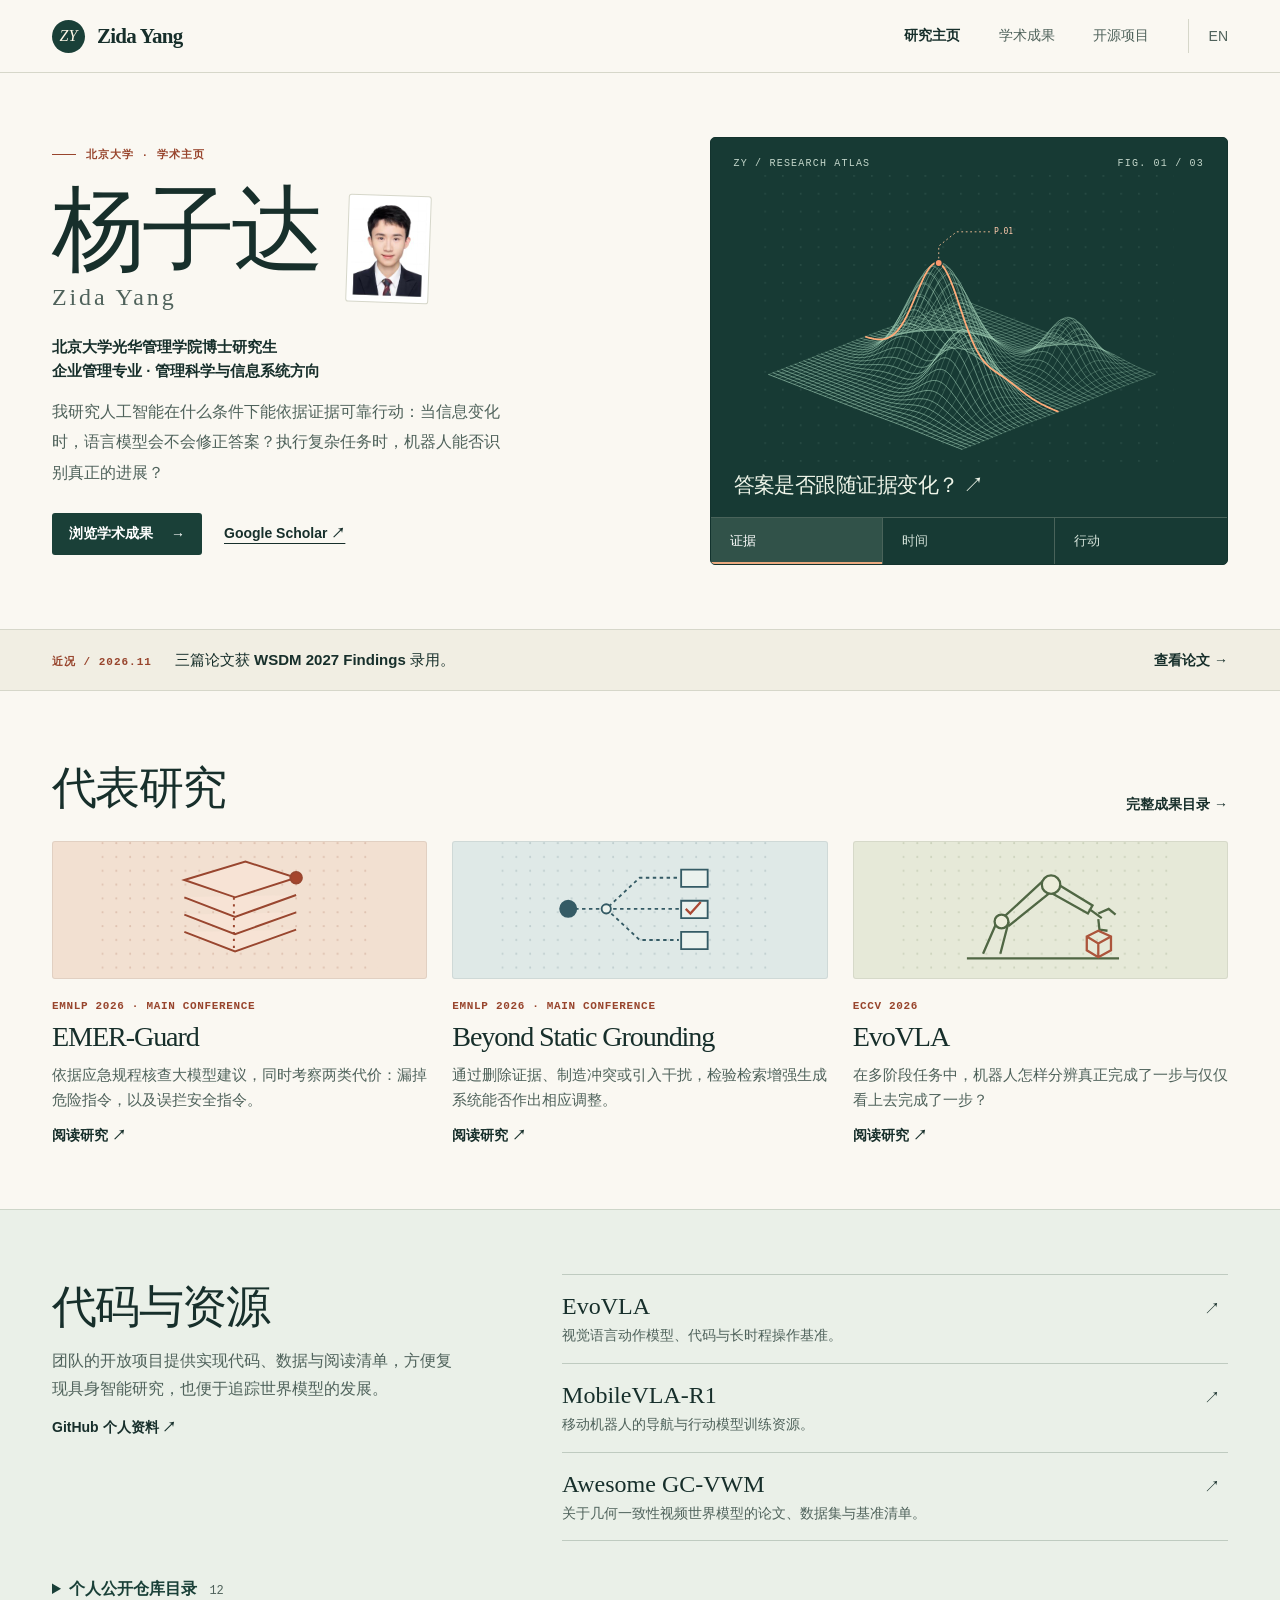
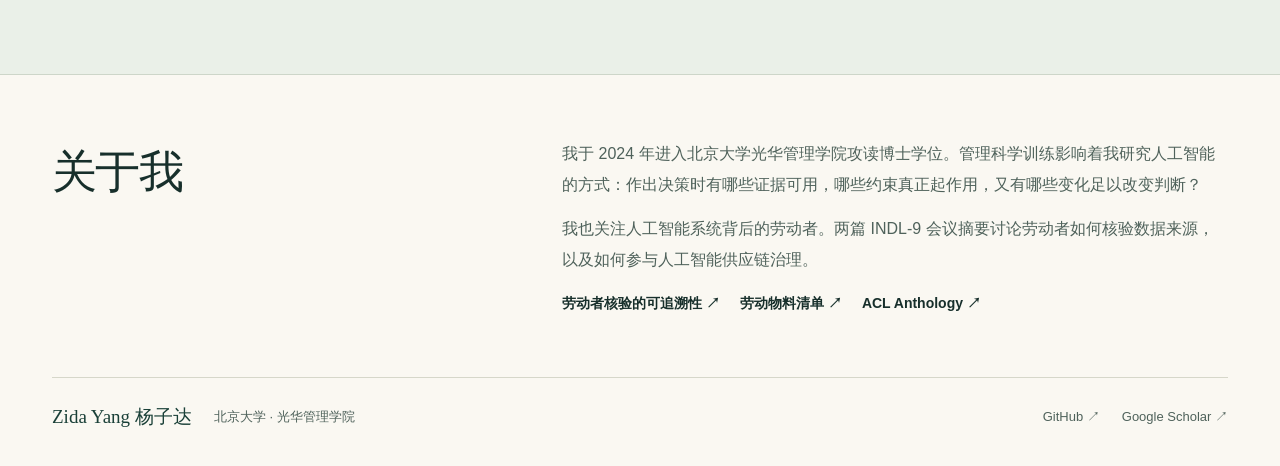
==== zh/index.html @ 6a21ee6f "Publish bilingual academic homepage for Zida Yang" ====
<!doctype html><html lang="zh-CN"><head><meta charset="utf-8"><meta name="viewport" content="width=device-width,initial-scale=1"><meta name="theme-color" content="#183e38"><title>杨子达 · Zida Yang | 北京大学 · 学术主页</title><meta name="description" content="北京大学光华管理学院杨子达的学术主页，收录可信人工智能、信息检索与具身智能研究、开放资源及论文记录。"><meta property="og:title" content="杨子达 · Zida Yang | 北京大学 · 学术主页"><meta property="og:description" content="北京大学光华管理学院杨子达的学术主页，收录可信人工智能、信息检索与具身智能研究、开放资源及论文记录。"><meta property="og:type" content="website"><meta property="og:url" content="https://yzd2002.github.io/zh/"><link rel="canonical" href="https://yzd2002.github.io/zh/"><link rel="alternate" hreflang="en" href="https://yzd2002.github.io/"><link rel="alternate" hreflang="zh-CN" href="https://yzd2002.github.io/zh/"><link rel="icon" type="image/svg+xml" href="../assets/mark.svg"><link rel="stylesheet" href="../assets/site.css"><script src="../assets/site.js" defer></script></head><body><a href="#main" class="skip">跳至正文</a><header class="top"><div class="wrap nav"><a href="/zh/" class="brand"><span class="stamp" aria-hidden="true">ZY</span><b>Zida Yang</b></a><nav aria-label="主导航"><a href="/zh/" class="active">研究主页</a><a href="/zh/publications.html" class="">学术成果</a><a href="/zh/#projects" class="">开源项目</a><a class="lang" href="/" lang="en">EN</a></nav></div></header><main id="main"><section class="hero wrap"><div class="intro"><p class="eyebrow"><i></i>北京大学 · 学术主页</p><div class="identity"><div><h1>杨子达</h1><p class="altname">Zida Yang</p></div><img class="portrait" src="../assets/zida-yang.jpg" width="192" height="256" alt="杨子达肖像"></div><p class="position">北京大学光华管理学院博士研究生<br>企业管理专业 · 管理科学与信息系统方向</p><p class="lead">我研究人工智能在什么条件下能依据证据可靠行动：当信息变化时，语言模型会不会修正答案？执行复杂任务时，机器人能否识别真正的进展？</p><div class="actions"><a href="/zh/publications.html" class="btn">浏览学术成果 <span>→</span></a> <a href="https://scholar.google.com/citations?user=0XE_GW4AAAAJ" class="quietlink">Google Scholar ↗</a></div></div><figure class="atlas"><div class="atlas-bar"><span>ZY / RESEARCH ATLAS</span><span id="plate-number">FIG. 01 / 03</span></div><div class="plate-slide" data-slide="0" ><img width="460" height="329" src="../assets/terrain-1.svg" alt=""><div class="plate-q"><a href="/zh/publications.html#2026.emnlp-main.1494" class="">答案是否跟随证据变化？ ↗</a></div></div><div class="plate-slide" data-slide="1" hidden><img width="460" height="329" src="../assets/terrain-2.svg" alt=""><div class="plate-q"><a href="/zh/publications.html#exact" class="">作出判断时，这条证据已经存在吗？ ↗</a></div></div><div class="plate-slide" data-slide="2" hidden><img width="460" height="329" src="../assets/terrain-3.svg" alt=""><div class="plate-q"><a href="/zh/publications.html#evovla" class="">机器人真的完成了任务吗？ ↗</a></div></div><div class="switches" aria-label="研究主题"><button data-plate="0" aria-pressed="true">证据</button><button data-plate="1" aria-pressed="false">时间</button><button data-plate="2" aria-pressed="false">行动</button></div></figure></section><aside class="latest"><div class="wrap"><span class="eyebrow">近况 / 2026.11</span><p>三篇论文获 <strong>WSDM 2027 Findings</strong> 录用。</p><a href="/zh/publications.html#mechedit" class="textlink">查看论文 →</a></div></aside><section class="wrap section" id="research"><div class="section-head"><div><h2>代表研究</h2></div><a href="/zh/publications.html" class="textlink">完整成果目录 →</a></div><div class="cards"><article class="feature"><a class="cover c0" href="https://aclanthology.org/2026.emnlp-main.1205/" aria-label="EMER-Guard"><svg viewBox="0 0 240 118" aria-hidden="true"><defs><pattern id="dots0" width="12" height="12" patternUnits="userSpaceOnUse"><circle cx="1" cy="1" r="0.9" fill="currentColor" opacity=".20"/></pattern></defs><rect width="240" height="118" fill="url(#dots0)"/><g transform="translate(72 12)" fill="#f7e3d5" stroke="#99462f" stroke-width="1.7"><path d="M0 21L53 5l44 14-53 17zM0 36l44 17 53-19M0 51l44 17 53-19M0 66l44 17 53-19"/><path d="M43 36v48" stroke-dasharray="2 4"/><circle cx="97" cy="19" r="5" fill="#a6452c"/></g></svg></a><div class="ftext"><span class="micro">EMNLP 2026 · Main Conference</span><h3><a href="https://aclanthology.org/2026.emnlp-main.1205/" class="">EMER-Guard</a></h3><p>依据应急规程核查大模型建议，同时考察两类代价：漏掉危险指令，以及误拦安全指令。</p><a href="https://aclanthology.org/2026.emnlp-main.1205/" class="textlink">阅读研究 ↗</a></div></article><article class="feature"><a class="cover c1" href="https://aclanthology.org/2026.emnlp-main.1494/" aria-label="Beyond Static Grounding"><svg viewBox="0 0 240 118" aria-hidden="true"><defs><pattern id="dots1" width="12" height="12" patternUnits="userSpaceOnUse"><circle cx="1" cy="1" r="0.9" fill="currentColor" opacity=".20"/></pattern></defs><rect width="240" height="118" fill="url(#dots1)"/><g transform="translate(58 24)" stroke="#355b65" stroke-width="1.6" fill="none"><path d="M0 34h33l29-27h34M33 34h65M33 34l29 27h34" stroke-dasharray="3 3"/><circle cx="0" cy="34" r="7" fill="#355b65"/><circle cx="33" cy="34" r="4" fill="#edf3ee"/><path d="M98 0h23v15H98zM98 27h23v15H98zM98 54h23v15H98z" fill="#ebf2ee"/><path d="m102 34 4 4 9-10" stroke="#ab4934" stroke-width="2"/></g></svg></a><div class="ftext"><span class="micro">EMNLP 2026 · Main Conference</span><h3><a href="https://aclanthology.org/2026.emnlp-main.1494/" class="">Beyond Static Grounding</a></h3><p>通过删除证据、制造冲突或引入干扰，检验检索增强生成系统能否作出相应调整。</p><a href="https://aclanthology.org/2026.emnlp-main.1494/" class="textlink">阅读研究 ↗</a></div></article><article class="feature"><a class="cover c2" href="https://aigeeksgroup.github.io/EvoVLA/" aria-label="EvoVLA"><svg viewBox="0 0 240 118" aria-hidden="true"><defs><pattern id="dots2" width="12" height="12" patternUnits="userSpaceOnUse"><circle cx="1" cy="1" r="0.9" fill="currentColor" opacity=".20"/></pattern></defs><rect width="240" height="118" fill="url(#dots2)"/><g transform="translate(56 14)" stroke="#506744" stroke-width="2" fill="none"><path d="M0 87h132M14 83l13-30 9 3-7 27M30 53l39-36 8 9-41 33M76 21l33 20-4 7-34-19M106 44l11 8m-3-4 9-4 6 5m-15 4 1 9 7 1"/><circle cx="30" cy="55" r="6" fill="#ecedda"/><circle cx="73" cy="23" r="8" fill="#ecedda"/><path d="M104 68l10-5 11 5v12l-11 6-10-6zm0 0 10 6 11-6m-11 6v12" stroke="#ac553c"/></g></svg></a><div class="ftext"><span class="micro">ECCV 2026</span><h3><a href="https://aigeeksgroup.github.io/EvoVLA/" class="">EvoVLA</a></h3><p>在多阶段任务中，机器人怎样分辨真正完成了一步与仅仅看上去完成了一步？</p><a href="https://aigeeksgroup.github.io/EvoVLA/" class="textlink">阅读研究 ↗</a></div></article></div></section><section class="resource" id="projects"><div class="wrap projectgrid"><div><h2>代码与资源</h2><p>团队的开放项目提供实现代码、数据与阅读清单，方便复现具身智能研究，也便于追踪世界模型的发展。</p><a href="https://github.com/yzd2002" class="textlink">GitHub 个人资料 ↗</a></div><div><a class="project-row" href="https://github.com/AIGeeksGroup/EvoVLA"><span><b>EvoVLA</b><small>视觉语言动作模型、代码与长时程操作基准。</small></span><em>↗</em></a><a class="project-row" href="https://github.com/AIGeeksGroup/MobileVLA-R1"><span><b>MobileVLA-R1</b><small>移动机器人的导航与行动模型训练资源。</small></span><em>↗</em></a><a class="project-row" href="https://github.com/AIGeeksGroup/Awesome-GC-VWM"><span><b>Awesome GC-VWM</b><small>关于几何一致性视频世界模型的论文、数据集与基准清单。</small></span><em>↗</em></a></div></div><div class="wrap"><details class="repos"><summary>个人公开仓库目录 <span>12</span></summary><ul><li><a href="https://github.com/yzd2002/EvoVLA"><b>EvoVLA ↗</b></a><span>合作研究 · 复刻</span><small>视觉语言动作模型合作研究。</small></li><li><a href="https://github.com/yzd2002/MobileVLA-R1"><b>MobileVLA-R1 ↗</b></a><span>合作研究 · 复刻</span><small>面向移动机器人的视觉语言动作模型。</small></li><li><a href="https://github.com/yzd2002/CohortCert"><b>CohortCert ↗</b></a><span>项目仓库</span><small>面向群体决策的共享证据与证明成本研究仓库。</small></li><li><a href="https://github.com/yzd2002/Q-BRIDGE-ICDE2027"><b>Q-BRIDGE-ICDE2027 ↗</b></a><span>项目仓库</span><small>面向观察与随机试验日志的可复用策略证书研究仓库。</small></li><li><a href="https://github.com/yzd2002/ShoppingBench"><b>ShoppingBench ↗</b></a><span>复刻</span><small>ShoppingBench 基准的复刻仓库。</small></li><li><a href="https://github.com/yzd2002/mingxin-brochure-2026"><b>mingxin-brochure-2026 ↗</b></a><span>项目</span><small>使用 TypeScript 实现的招聘宣传手册。</small></li><li><a href="https://github.com/yzd2002/my-novel"><b>my-novel ↗</b></a><span>项目</span><small>创意写作项目。</small></li><li><a href="https://github.com/yzd2002/claw-code"><b>claw-code ↗</b></a><span>复刻</span><small>上游编程智能体项目的复刻仓库。</small></li><li><a href="https://github.com/yzd2002/ceshi"><b>ceshi ↗</b></a><span>项目</span><small>Python 测试仓库。</small></li><li><a href="https://github.com/yzd2002/test-repo"><b>test-repo ↗</b></a><span>项目</span><small>测试仓库。</small></li><li><a href="https://github.com/yzd2002/yzd2002"><b>yzd2002 ↗</b></a><span>个人资料</span><small>GitHub 个人资料与学术主页入口。</small></li><li><a href="https://github.com/yzd2002/yzd2002.github.io"><b>yzd2002.github.io ↗</b></a><span>网站</span><small>本学术主页的源代码。</small></li></ul></details></div></section><section class="wrap section about"><div><h2>关于我</h2></div><div><p>我于 2024 年进入北京大学光华管理学院攻读博士学位。管理科学训练影响着我研究人工智能的方式：作出决策时有哪些证据可用，哪些约束真正起作用，又有哪些变化足以改变判断？</p><p>我也关注人工智能系统背后的劳动者。两篇 INDL-9 会议摘要讨论劳动者如何核验数据来源，以及如何参与人工智能供应链治理。</p><div class="inline"><a href="https://indl-9.sciencesconf.org/736729" class="textlink">劳动者核验的可追溯性 ↗</a><a href="https://indl-9.sciencesconf.org/736739" class="textlink">劳动物料清单 ↗</a><a href="https://aclanthology.org/people/zida-yang/" class="textlink">ACL Anthology ↗</a></div></div></section></main><footer class="wrap"><span>Zida Yang <span lang="zh">杨子达</span></span><span>北京大学 · 光华管理学院</span><a href="https://github.com/yzd2002" class="">GitHub ↗</a> <a href="https://scholar.google.com/citations?user=0XE_GW4AAAAJ" class="">Google Scholar ↗</a></footer></body></html>
---- assets/site.css ----
:root {
  --paper: #faf8f2;
  --ink: #172f2b;
  --forest: #1a4038;
  --muted: #4f625b;
  --rust: #98452d;
  --line: #d6d7ca;
  --serif: Georgia, "Times New Roman", "Songti SC", SimSun, serif;
  --sans: "Segoe UI", "PingFang SC", "Microsoft YaHei", Arial, sans-serif;
  --mono: Consolas, "Lucida Console", monospace;
  color-scheme: light;
  font-family: var(--sans);
  color: var(--ink);
  background: var(--paper);
  -webkit-text-size-adjust: 100%;
}
*, *::before, *::after { box-sizing: border-box; }
body, h1, h2, h3, p, figure { margin: 0; }
a { color: inherit; text-decoration: none; }
a:hover { color: var(--rust); }
a:focus-visible, button:focus-visible, summary:focus-visible, input:focus-visible { outline: 3px solid #c57244; outline-offset: 4px; }
button, input { font: inherit; }
button, summary { cursor: pointer; }
[hidden] { display: none !important; }
.wrap { width: min(1190px, calc(100% - 104px)); margin-inline: auto; }
.skip { position: absolute; z-index: 5; top: -5em; left: 1rem; background: #fff; padding: 12px; }
.skip:focus { top: 8px; }
.top { border-bottom: 1px solid var(--line); }
.nav, .brand, nav, .actions, .inline, .section-head, footer { display: flex; align-items: center; }
.nav { min-height: 72px; justify-content: space-between; gap: 15px; }
.brand { gap: 12px; white-space: nowrap; }
.brand b { font: 600 21px var(--serif); letter-spacing: -.035em; }
.stamp { display: grid; place-items: center; height: 33px; width: 33px; border-radius: 50%; background: var(--forest); color: #fff8e7; font: italic 16px var(--serif); }
nav { gap: clamp(16px,3vw,42px); }
nav a { font-size: 14px; color: var(--muted); padding: 9px 0; }
nav a.active { color: var(--ink); font-weight: 650; }
nav .lang { border-left: 1px solid var(--line); padding-left: 20px; }
.hero { padding-block: clamp(40px,5vw,76px); display: grid; grid-template-columns: 1.12fr 1fr; gap: clamp(36px,6vw,105px); align-items: center; }
.eyebrow, .micro, .atlas-bar, .venue, .meta small, #matches, .cover .micro { font: 600 11px/1.5 var(--mono); letter-spacing: .09em; }
.eyebrow { color: var(--rust); }
.eyebrow i { display: inline-block; width: 24px; height: 1px; background: currentColor; margin: 0 10px 3px 0; }
h1, h2, h3, .plate-q { font-family: var(--serif); font-weight: 400; }
.hero h1 { font-size: clamp(66px,7.3vw,112px); letter-spacing: -.075em; line-height: .98; margin: 20px 0 7px; }
.hero h1 em { color: var(--forest); font-weight: 400; }
.altname { font: 400 24px/1.3 var(--serif); color: var(--muted); letter-spacing: .12em; margin: 0 0 22px; }
.identity { display: flex; align-items: center; gap: clamp(15px,2vw,31px); }
.portrait { width: clamp(68px,6.5vw,93px); height: auto; border: 1px solid var(--line); padding: 3px; background: white; border-radius: 3px; transform: rotate(2deg); }
.position { font-size: clamp(15px,1.16vw,17px); font-weight: 600; line-height: 1.58; }
.lead { max-width: 51ch; margin-top: 14px; color: var(--muted); font-size: 16px; line-height: 1.72; }
.actions { flex-wrap: wrap; gap: 22px; margin-top: 25px; }
.btn { display: inline-flex; gap: 18px; align-items: center; padding: 12px 17px; color: #fff; background: var(--forest); border-radius: 3px; font-size: 14px; font-weight: 600; }
.btn:hover { background: #285a4e; color: white; }
.quietlink, .textlink { font-size: 14px; font-weight: 600; text-underline-offset: 5px; }
.quietlink, .textlink:hover { text-decoration: underline; }
.atlas { background: #173a34; border: 1px solid #13332e; border-radius: 5px; color: #eff5e9; overflow: hidden; }
.atlas-bar { display: flex; justify-content: space-between; gap: 10px; color: #c2d5c9; padding: 18px 23px 0; letter-spacing: .12em; font-weight: 400; font-size: 10px; }
.plate-slide img { display: block; width: calc(100% - 44px); height: auto; aspect-ratio: 460/285; object-fit: contain; margin: 4px auto 0; }
.plate-q { padding: 4px 23px 18px; font-size: clamp(19px,1.65vw,26px); letter-spacing: -.025em; line-height: 1.3; }
.plate-q a:hover { color: #ffd2ac; }
.switches { display: none; grid-template-columns: repeat(3,1fr); border-top: 1px solid #49635a; }
.interactive .switches { display: grid; }
.switches button { text-align: left; display: flex; align-items: center; gap: 9px; min-height: 46px; padding-inline: clamp(9px,1.5vw,22px); background: transparent; color: #d4e2d9; border: 0; border-right: 1px solid #49635a; font-size: 13px; }
.switches button:last-child { border-right: 0; }
.switches button[aria-pressed="true"] { background: #315249; color: white; box-shadow: inset 0 -2px #ebaa80; }
.switches small { font: 10px var(--mono); color: #e9b48f; }
.latest { border-block: 1px solid var(--line); background: #f1eee3; }
.latest .wrap { display: flex; align-items: baseline; gap: 23px; padding-block: 18px; }
.latest p { flex: 1; font-size: 15px; line-height: 1.6; }
.section, .resource { padding-block: clamp(42px,5vw,78px); }
.section-head { justify-content: space-between; gap: 18px; margin-bottom: 27px; align-items: end; }
h2 { font-size: clamp(36px,3.5vw,54px); letter-spacing: -.055em; line-height: 1.14; margin-top: 8px; }
.cards { display: grid; grid-template-columns: repeat(3,minmax(0,1fr)); gap: 25px; }
.cover { display: grid; place-items: center; position: relative; height: 138px; overflow: hidden; border: 1px solid #00000012; border-radius: 3px; }
.cover svg { display: block; height: 100%; width: 100%; }
.cover.c0 { background: #f2e0d1; color: #93462d; }
.cover.c1 { background: #dfe9e7; color: #416470; }
.cover.c2 { background: #e6e9d8; color: #66764d; }
.cover .micro { position: absolute; z-index: 1; left: 12px; top: 9px; font-size: 9px; }
.ftext { padding: 16px 0 0; }
.ftext .micro, .venue { color: var(--rust); text-transform: uppercase; letter-spacing: .06em; }
.ftext h3 { font-size: clamp(25px,2.2vw,33px); letter-spacing: -.04em; line-height: 1.17; margin: 6px 0 8px; }
.ftext p, .projectgrid > div > p:not(.eyebrow), .about p:not(.eyebrow) { font-size: 16px; line-height: 1.72; color: var(--muted); }
.ftext p { font-size: 15px; }
.ftext .textlink { display: inline-block; margin-top: 14px; }
.resource { background: #eaf0e8; border-block: 1px solid #cdd6c9; }
.projectgrid, .about { display: grid; grid-template-columns: .85fr 1.4fr; gap: 9%; }
.projectgrid h2 { margin-bottom: 14px; }
.projectgrid > div > .textlink { display: inline-block; margin-top: 17px; }
.project-row { display: grid; grid-template-columns: 1fr 24px; gap: 10px; border-top: 1px solid #bfcbc0; padding: 16px 0; align-items: baseline; }
.project-row:last-child { border-bottom: 1px solid #bfcbc0; }
.project-row b { font: 400 24px/1.25 var(--serif); }
.project-row small { display: block; margin-top: 4px; font-size: 14px; line-height: 1.55; color: var(--muted); }
.project-row em { font-style: normal; }
.project-row .micro { color: var(--rust); }
.repos { margin-top: 28px; }
.repos summary { font-weight: 600; color: var(--forest); width: fit-content; padding: 10px 0; }
.repos summary span { font: 12px var(--mono); color: var(--muted); margin-left: 8px; }
.repos ul { display: grid; grid-template-columns: repeat(3,1fr); gap: 14px 24px; list-style: none; padding: 15px 0 0; }
.repos li { border-top: 1px solid #c3cfc3; padding-top: 11px; overflow-wrap: anywhere; }
.repos li span, .repos li small { display: block; color: var(--muted); font-size: 13px; line-height: 1.5; }
.repos li span { margin: 5px 0; }
.about p + p { margin-top: 14px; }
.inline { flex-wrap: wrap; gap: 10px 20px; }
.about .inline { margin-top: 20px; }
footer { flex-wrap: wrap; border-top: 1px solid var(--line); gap: 10px 22px; padding-block: 26px 36px; font-size: 13px; color: var(--muted); }
footer > span:first-child { color: var(--forest); font: 19px var(--serif); }
footer > span:nth-child(2) { margin-right: auto; }
.lib-hero { background: #eaf0e8; border-bottom: 1px solid var(--line); }
.lib-hero .wrap { padding-block: 40px 33px; }
.lib-hero h1 { font-size: clamp(46px,5.6vw,88px); letter-spacing: -.065em; margin: 7px 0 10px; }
.lib-hero p:not(.eyebrow) { color: var(--muted); font-size: 16px; line-height: 1.6; margin-bottom: 16px; }
.lib-hero .textlink + .textlink { margin-left: 18px; }
.catalogue { padding-block: 32px 60px; }
.filters { display: flex; flex-wrap: wrap; align-items: center; gap: 14px 23px; }
.search { display: flex; align-items: center; gap: 8px; max-width: 100%; border: 1px solid #aab9af; border-radius: 3px; padding-left: 12px; background: #fffef9; }
.search span { font: 25px var(--serif); }
.search input { color: var(--ink); border: 0; background: transparent; padding: 10px 6px; width: 235px; max-width: 100%; }
.pills { display: flex; flex-wrap: wrap; gap: 6px; }
.pills button { background: transparent; border: 1px solid var(--line); border-radius: 20px; color: var(--forest); padding: 7px 12px; font-size: 13px; }
.pills button[aria-pressed="true"] { background: var(--forest); border-color: var(--forest); color: white; }
#matches { margin: 20px 0 7px; color: var(--muted); }
.paper { display: grid; grid-template-columns: 120px 1fr; gap: 30px; padding: 24px 0; border-top: 1px solid var(--line); scroll-margin-top: 15px; }
.paper:target { border-top-color: var(--rust); }
.meta span, .meta small { display: block; }
.meta span { font: 29px/1.25 var(--serif); color: var(--forest); }
.meta small { color: var(--muted); margin-top: 4px; }
.record { max-width: 910px; }
.record h3 { font-size: clamp(22px,2vw,31px); line-height: 1.22; letter-spacing: -.028em; margin: 6px 0 9px; }
.by, .note { font-size: 15px; line-height: 1.65; color: var(--muted); }
.by strong { color: var(--ink); }
.role { display: inline-block; margin-top: 5px; color: var(--rust); }
.note { margin-top: 7px; }
.record .inline:not(:empty) { margin-top: 11px; }
#empty { padding: 34px 0; }
:lang(zh-CN) h1, :lang(zh-CN) h2 { letter-spacing: -.035em; }
html[lang="zh-CN"] .lead, html[lang="zh-CN"] .about p:not(.eyebrow) { line-height: 1.9; }
@media (max-width: 900px) {
  .wrap { width: calc(100% - 64px); }
  .hero { gap: 28px; grid-template-columns: 1.08fr 1fr; }
  .hero h1 { font-size: clamp(60px,8.5vw,78px); }
  .cards { gap: 18px; }
  .paper { grid-template-columns: 95px 1fr; gap: 18px; }
}
@media (max-width: 700px) {
  .wrap { width: calc(100% - 38px); }
  .nav { min-height: 62px; gap: 6px; }
  nav { gap: 13px; }
  nav a { font-size: 12px; }
  nav .lang { padding-left: 10px; }
  .brand { gap: 7px; }
  .brand b { font-size: 17px; }
  .stamp { width: 27px; height: 27px; font-size: 13px; }
  .hero { grid-template-columns: 1fr; gap: 29px; padding-block: 34px; }
  .hero h1 { font-size: clamp(68px,14vw,88px); }
  .altname { font-size: 20px; margin-bottom: 17px; }
  .lead { margin-top: 11px; }
  .plate-slide img { height: clamp(175px,42vw,245px); }
  .latest .wrap { flex-wrap: wrap; gap: 4px 12px; padding-block: 13px; }
  .latest p { flex: 1 1 100%; }
  .section-head { align-items: start; }
  .section-head > .textlink { align-self: end; font-size: 12px; padding-bottom: 3px; }
  .cards, .projectgrid, .about { grid-template-columns: 1fr; gap: 28px; }
  .cover { height: 145px; }
  .ftext { padding-top: 12px; }
  .repos ul { grid-template-columns: repeat(2,minmax(0,1fr)); }
  .paper { gap: 9px; grid-template-columns: 1fr; }
  .meta { display: flex; align-items: baseline; gap: 9px; }
  .meta span { font-size: 19px; }
  .search { width: 100%; }
  .search input { width: 100%; }
  footer > span:nth-child(2) { flex-basis: 100%; }
}
@media (max-width: 385px) {
  .wrap { width: calc(100% - 28px); }
  .brand b { display: none; }
  .repos ul { grid-template-columns: 1fr; }
  .atlas-bar { padding-inline: 15px; }
  .actions { gap: 12px; }
}
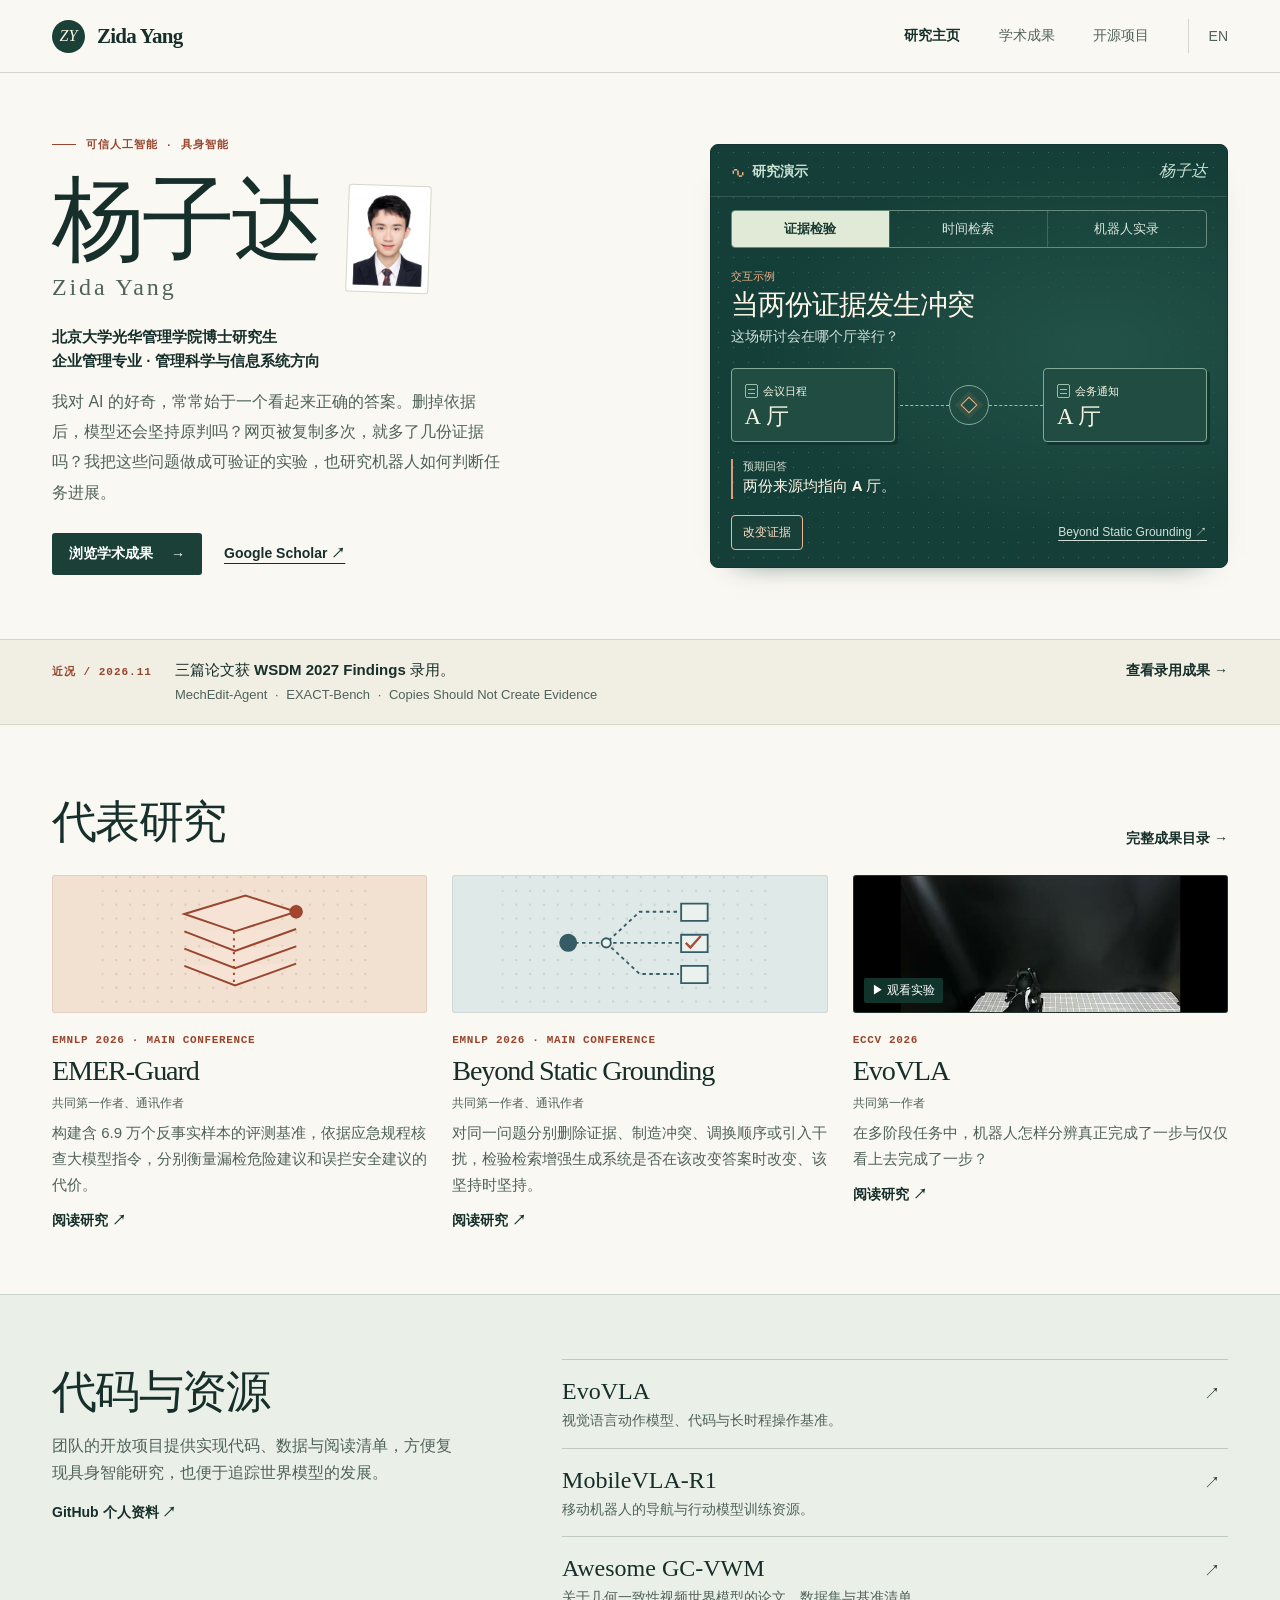
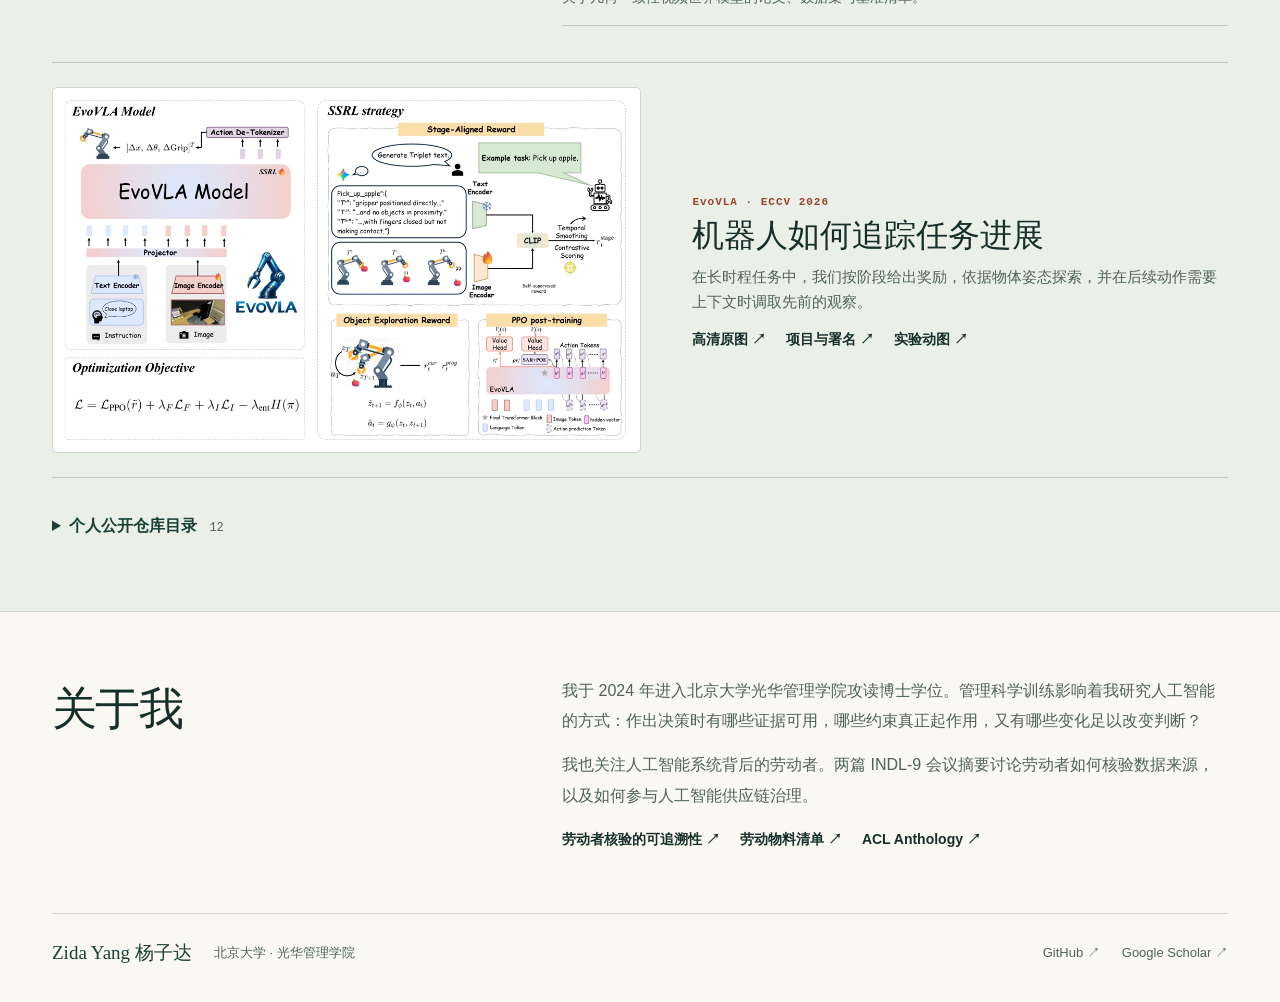
==== commit 50636428: "Show AI research through interactive examples, primary figures, and robot footage" ====
--- a/zh/index.html
+++ b/zh/index.html
@@ -1 +1,22 @@
-<!doctype html><html lang="zh-CN"><head><meta charset="utf-8"><meta name="viewport" content="width=device-width,initial-scale=1"><meta name="theme-color" content="#183e38"><title>杨子达 · Zida Yang | 北京大学 · 学术主页</title><meta name="description" content="北京大学光华管理学院杨子达的学术主页，收录可信人工智能、信息检索与具身智能研究、开放资源及论文记录。"><meta property="og:title" content="杨子达 · Zida Yang | 北京大学 · 学术主页"><meta property="og:description" content="北京大学光华管理学院杨子达的学术主页，收录可信人工智能、信息检索与具身智能研究、开放资源及论文记录。"><meta property="og:type" content="website"><meta property="og:url" content="https://yzd2002.github.io/zh/"><link rel="canonical" href="https://yzd2002.github.io/zh/"><link rel="alternate" hreflang="en" href="https://yzd2002.github.io/"><link rel="alternate" hreflang="zh-CN" href="https://yzd2002.github.io/zh/"><link rel="icon" type="image/svg+xml" href="../assets/mark.svg"><link rel="stylesheet" href="../assets/site.css"><script src="../assets/site.js" defer></script></head><body><a href="#main" class="skip">跳至正文</a><header class="top"><div class="wrap nav"><a href="/zh/" class="brand"><span class="stamp" aria-hidden="true">ZY</span><b>Zida Yang</b></a><nav aria-label="主导航"><a href="/zh/" class="active">研究主页</a><a href="/zh/publications.html" class="">学术成果</a><a href="/zh/#projects" class="">开源项目</a><a class="lang" href="/" lang="en">EN</a></nav></div></header><main id="main"><section class="hero wrap"><div class="intro"><p class="eyebrow"><i></i>北京大学 · 学术主页</p><div class="identity"><div><h1>杨子达</h1><p class="altname">Zida Yang</p></div><img class="portrait" src="../assets/zida-yang.jpg" width="192" height="256" alt="杨子达肖像"></div><p class="position">北京大学光华管理学院博士研究生<br>企业管理专业 · 管理科学与信息系统方向</p><p class="lead">我研究人工智能在什么条件下能依据证据可靠行动：当信息变化时，语言模型会不会修正答案？执行复杂任务时，机器人能否识别真正的进展？</p><div class="actions"><a href="/zh/publications.html" class="btn">浏览学术成果 <span>→</span></a> <a href="https://scholar.google.com/citations?user=0XE_GW4AAAAJ" class="quietlink">Google Scholar ↗</a></div></div><figure class="atlas"><div class="atlas-bar"><span>ZY / RESEARCH ATLAS</span><span id="plate-number">FIG. 01 / 03</span></div><div class="plate-slide" data-slide="0" ><img width="460" height="329" src="../assets/terrain-1.svg" alt=""><div class="plate-q"><a href="/zh/publications.html#2026.emnlp-main.1494" class="">答案是否跟随证据变化？ ↗</a></div></div><div class="plate-slide" data-slide="1" hidden><img width="460" height="329" src="../assets/terrain-2.svg" alt=""><div class="plate-q"><a href="/zh/publications.html#exact" class="">作出判断时，这条证据已经存在吗？ ↗</a></div></div><div class="plate-slide" data-slide="2" hidden><img width="460" height="329" src="../assets/terrain-3.svg" alt=""><div class="plate-q"><a href="/zh/publications.html#evovla" class="">机器人真的完成了任务吗？ ↗</a></div></div><div class="switches" aria-label="研究主题"><button data-plate="0" aria-pressed="true">证据</button><button data-plate="1" aria-pressed="false">时间</button><button data-plate="2" aria-pressed="false">行动</button></div></figure></section><aside class="latest"><div class="wrap"><span class="eyebrow">近况 / 2026.11</span><p>三篇论文获 <strong>WSDM 2027 Findings</strong> 录用。</p><a href="/zh/publications.html#mechedit" class="textlink">查看论文 →</a></div></aside><section class="wrap section" id="research"><div class="section-head"><div><h2>代表研究</h2></div><a href="/zh/publications.html" class="textlink">完整成果目录 →</a></div><div class="cards"><article class="feature"><a class="cover c0" href="https://aclanthology.org/2026.emnlp-main.1205/" aria-label="EMER-Guard"><svg viewBox="0 0 240 118" aria-hidden="true"><defs><pattern id="dots0" width="12" height="12" patternUnits="userSpaceOnUse"><circle cx="1" cy="1" r="0.9" fill="currentColor" opacity=".20"/></pattern></defs><rect width="240" height="118" fill="url(#dots0)"/><g transform="translate(72 12)" fill="#f7e3d5" stroke="#99462f" stroke-width="1.7"><path d="M0 21L53 5l44 14-53 17zM0 36l44 17 53-19M0 51l44 17 53-19M0 66l44 17 53-19"/><path d="M43 36v48" stroke-dasharray="2 4"/><circle cx="97" cy="19" r="5" fill="#a6452c"/></g></svg></a><div class="ftext"><span class="micro">EMNLP 2026 · Main Conference</span><h3><a href="https://aclanthology.org/2026.emnlp-main.1205/" class="">EMER-Guard</a></h3><p>依据应急规程核查大模型建议，同时考察两类代价：漏掉危险指令，以及误拦安全指令。</p><a href="https://aclanthology.org/2026.emnlp-main.1205/" class="textlink">阅读研究 ↗</a></div></article><article class="feature"><a class="cover c1" href="https://aclanthology.org/2026.emnlp-main.1494/" aria-label="Beyond Static Grounding"><svg viewBox="0 0 240 118" aria-hidden="true"><defs><pattern id="dots1" width="12" height="12" patternUnits="userSpaceOnUse"><circle cx="1" cy="1" r="0.9" fill="currentColor" opacity=".20"/></pattern></defs><rect width="240" height="118" fill="url(#dots1)"/><g transform="translate(58 24)" stroke="#355b65" stroke-width="1.6" fill="none"><path d="M0 34h33l29-27h34M33 34h65M33 34l29 27h34" stroke-dasharray="3 3"/><circle cx="0" cy="34" r="7" fill="#355b65"/><circle cx="33" cy="34" r="4" fill="#edf3ee"/><path d="M98 0h23v15H98zM98 27h23v15H98zM98 54h23v15H98z" fill="#ebf2ee"/><path d="m102 34 4 4 9-10" stroke="#ab4934" stroke-width="2"/></g></svg></a><div class="ftext"><span class="micro">EMNLP 2026 · Main Conference</span><h3><a href="https://aclanthology.org/2026.emnlp-main.1494/" class="">Beyond Static Grounding</a></h3><p>通过删除证据、制造冲突或引入干扰，检验检索增强生成系统能否作出相应调整。</p><a href="https://aclanthology.org/2026.emnlp-main.1494/" class="textlink">阅读研究 ↗</a></div></article><article class="feature"><a class="cover c2" href="https://aigeeksgroup.github.io/EvoVLA/" aria-label="EvoVLA"><svg viewBox="0 0 240 118" aria-hidden="true"><defs><pattern id="dots2" width="12" height="12" patternUnits="userSpaceOnUse"><circle cx="1" cy="1" r="0.9" fill="currentColor" opacity=".20"/></pattern></defs><rect width="240" height="118" fill="url(#dots2)"/><g transform="translate(56 14)" stroke="#506744" stroke-width="2" fill="none"><path d="M0 87h132M14 83l13-30 9 3-7 27M30 53l39-36 8 9-41 33M76 21l33 20-4 7-34-19M106 44l11 8m-3-4 9-4 6 5m-15 4 1 9 7 1"/><circle cx="30" cy="55" r="6" fill="#ecedda"/><circle cx="73" cy="23" r="8" fill="#ecedda"/><path d="M104 68l10-5 11 5v12l-11 6-10-6zm0 0 10 6 11-6m-11 6v12" stroke="#ac553c"/></g></svg></a><div class="ftext"><span class="micro">ECCV 2026</span><h3><a href="https://aigeeksgroup.github.io/EvoVLA/" class="">EvoVLA</a></h3><p>在多阶段任务中，机器人怎样分辨真正完成了一步与仅仅看上去完成了一步？</p><a href="https://aigeeksgroup.github.io/EvoVLA/" class="textlink">阅读研究 ↗</a></div></article></div></section><section class="resource" id="projects"><div class="wrap projectgrid"><div><h2>代码与资源</h2><p>团队的开放项目提供实现代码、数据与阅读清单，方便复现具身智能研究，也便于追踪世界模型的发展。</p><a href="https://github.com/yzd2002" class="textlink">GitHub 个人资料 ↗</a></div><div><a class="project-row" href="https://github.com/AIGeeksGroup/EvoVLA"><span><b>EvoVLA</b><small>视觉语言动作模型、代码与长时程操作基准。</small></span><em>↗</em></a><a class="project-row" href="https://github.com/AIGeeksGroup/MobileVLA-R1"><span><b>MobileVLA-R1</b><small>移动机器人的导航与行动模型训练资源。</small></span><em>↗</em></a><a class="project-row" href="https://github.com/AIGeeksGroup/Awesome-GC-VWM"><span><b>Awesome GC-VWM</b><small>关于几何一致性视频世界模型的论文、数据集与基准清单。</small></span><em>↗</em></a></div></div><div class="wrap"><details class="repos"><summary>个人公开仓库目录 <span>12</span></summary><ul><li><a href="https://github.com/yzd2002/EvoVLA"><b>EvoVLA ↗</b></a><span>合作研究 · 复刻</span><small>视觉语言动作模型合作研究。</small></li><li><a href="https://github.com/yzd2002/MobileVLA-R1"><b>MobileVLA-R1 ↗</b></a><span>合作研究 · 复刻</span><small>面向移动机器人的视觉语言动作模型。</small></li><li><a href="https://github.com/yzd2002/CohortCert"><b>CohortCert ↗</b></a><span>项目仓库</span><small>面向群体决策的共享证据与证明成本研究仓库。</small></li><li><a href="https://github.com/yzd2002/Q-BRIDGE-ICDE2027"><b>Q-BRIDGE-ICDE2027 ↗</b></a><span>项目仓库</span><small>面向观察与随机试验日志的可复用策略证书研究仓库。</small></li><li><a href="https://github.com/yzd2002/ShoppingBench"><b>ShoppingBench ↗</b></a><span>复刻</span><small>ShoppingBench 基准的复刻仓库。</small></li><li><a href="https://github.com/yzd2002/mingxin-brochure-2026"><b>mingxin-brochure-2026 ↗</b></a><span>项目</span><small>使用 TypeScript 实现的招聘宣传手册。</small></li><li><a href="https://github.com/yzd2002/my-novel"><b>my-novel ↗</b></a><span>项目</span><small>创意写作项目。</small></li><li><a href="https://github.com/yzd2002/claw-code"><b>claw-code ↗</b></a><span>复刻</span><small>上游编程智能体项目的复刻仓库。</small></li><li><a href="https://github.com/yzd2002/ceshi"><b>ceshi ↗</b></a><span>项目</span><small>Python 测试仓库。</small></li><li><a href="https://github.com/yzd2002/test-repo"><b>test-repo ↗</b></a><span>项目</span><small>测试仓库。</small></li><li><a href="https://github.com/yzd2002/yzd2002"><b>yzd2002 ↗</b></a><span>个人资料</span><small>GitHub 个人资料与学术主页入口。</small></li><li><a href="https://github.com/yzd2002/yzd2002.github.io"><b>yzd2002.github.io ↗</b></a><span>网站</span><small>本学术主页的源代码。</small></li></ul></details></div></section><section class="wrap section about"><div><h2>关于我</h2></div><div><p>我于 2024 年进入北京大学光华管理学院攻读博士学位。管理科学训练影响着我研究人工智能的方式：作出决策时有哪些证据可用，哪些约束真正起作用，又有哪些变化足以改变判断？</p><p>我也关注人工智能系统背后的劳动者。两篇 INDL-9 会议摘要讨论劳动者如何核验数据来源，以及如何参与人工智能供应链治理。</p><div class="inline"><a href="https://indl-9.sciencesconf.org/736729" class="textlink">劳动者核验的可追溯性 ↗</a><a href="https://indl-9.sciencesconf.org/736739" class="textlink">劳动物料清单 ↗</a><a href="https://aclanthology.org/people/zida-yang/" class="textlink">ACL Anthology ↗</a></div></div></section></main><footer class="wrap"><span>Zida Yang <span lang="zh">杨子达</span></span><span>北京大学 · 光华管理学院</span><a href="https://github.com/yzd2002" class="">GitHub ↗</a> <a href="https://scholar.google.com/citations?user=0XE_GW4AAAAJ" class="">Google Scholar ↗</a></footer></body></html>+<!doctype html><html lang="zh-CN"><head><meta charset="utf-8"><meta name="viewport" content="width=device-width,initial-scale=1"><meta name="theme-color" content="#183e38"><title>杨子达 · Zida Yang | 北京大学 · 学术主页</title><meta name="description" content="北京大学光华管理学院杨子达的学术主页，收录可信人工智能、信息检索与具身智能研究、开放资源及论文记录。"><meta property="og:title" content="杨子达 · Zida Yang | 北京大学 · 学术主页"><meta property="og:description" content="北京大学光华管理学院杨子达的学术主页，收录可信人工智能、信息检索与具身智能研究、开放资源及论文记录。"><meta property="og:type" content="website"><meta property="og:url" content="https://yzd2002.github.io/zh/"><link rel="canonical" href="https://yzd2002.github.io/zh/"><link rel="alternate" hreflang="en" href="https://yzd2002.github.io/"><link rel="alternate" hreflang="zh-CN" href="https://yzd2002.github.io/zh/"><link rel="icon" type="image/svg+xml" href="../assets/mark.svg"><link rel="stylesheet" href="../assets/site.css"><link rel="stylesheet" href="../assets/lab.css"><script src="../assets/site.js" defer></script></head><body><a href="#main" class="skip">跳至正文</a><header class="top"><div class="wrap nav"><a href="/zh/" class="brand"><span class="stamp" aria-hidden="true">ZY</span><b>Zida Yang</b></a><nav aria-label="主导航"><a href="/zh/" class="active">研究主页</a><a href="/zh/publications.html" class="">学术成果</a><a href="/zh/#projects" class="">开源项目</a><a class="lang" href="/" lang="en">EN</a></nav></div></header><main id="main"><section class="hero wrap"><div class="intro"><p class="eyebrow"><i></i>可信人工智能 · 具身智能</p><div class="identity"><div><h1>杨子达</h1><p class="altname">Zida Yang</p></div><img class="portrait" src="../assets/zida-yang.jpg" width="192" height="256" alt="杨子达肖像"></div><p class="position">北京大学光华管理学院博士研究生<br>企业管理专业 · 管理科学与信息系统方向</p><p class="lead">我对 AI 的好奇，常常始于一个看起来正确的答案。删掉依据后，模型还会坚持原判吗？网页被复制多次，就多了几份证据吗？我把这些问题做成可验证的实验，也研究机器人如何判断任务进展。</p><div class="actions"><a href="/zh/publications.html" class="btn">浏览学术成果 <span>→</span></a> <a href="https://scholar.google.com/citations?user=0XE_GW4AAAAJ" class="quietlink">Google Scholar ↗</a></div></div><div class="atlas lab" id="robot-demo"><div class="lab-head"><span class="lab-symbol" aria-hidden="true">∿</span><b>研究演示</b><span>杨子达</span></div>
+        <div class="switches" aria-label="选择研究演示"><button type="button" data-plate="0" aria-controls="experiment-0" aria-pressed="true">证据检验</button><button type="button" data-plate="1" aria-controls="experiment-1" aria-pressed="false">时间检索</button><button type="button" data-plate="2" aria-controls="experiment-2" aria-pressed="false">机器人实录</button></div>
+        <section class="study" id="experiment-0" data-slide="0" data-state="initial"
+            data-initial="A 厅" data-alternate="B 厅"
+            data-claim-a="两份来源均指向 A 厅。" data-claim-b="两份来源给出的地点不同，需要核实。" data-toggle="改变证据" data-restore="还原来源">
+            <div class="study-title"><span>交互示例</span><h2>当两份证据发生冲突</h2><p>这场研讨会在哪个厅举行？</p></div>
+            <div class="evidence-flow" aria-hidden="true"><div class="input-doc"><i aria-hidden="true"></i><small>会议日程</small><strong>A 厅</strong></div><span class="wire"></span><span class="node"><i></i></span><span class="wire right"></span><div class="input-doc" data-changing><i aria-hidden="true"></i><small>会务通知</small><strong>A 厅</strong></div></div><div class="readout" aria-live="polite"><span>预期回答</span><b>两份来源均指向 A 厅。</b></div>
+            <div class="study-actions"><button type="button" data-change>改变证据</button><a href="https://aclanthology.org/2026.emnlp-main.1494/">Beyond Static Grounding ↗</a></div>
+            </section><section class="study" id="experiment-1" data-slide="1" data-state="initial" hidden
+            data-initial="周一" data-alternate="周二"
+            data-claim-a="仅能查阅原始日程。" data-claim-b="此时已可查阅修订版。" data-toggle="将决策移至周二" data-restore="将决策移回周一">
+            <div class="study-title"><span>交互示例</span><h2>当时能知道什么？</h2><p>周一发布的日程在周二修订。改变决策日期，观察当时能使用哪一版。</p></div>
+            <div class="evidence-flow" aria-hidden="true"><div class="input-doc"><i aria-hidden="true"></i><small>修订发布于</small><strong>周二</strong></div><span class="wire"></span><span class="node"><i></i></span><span class="wire right"></span><div class="input-doc" data-changing><i aria-hidden="true"></i><small>作出决策于</small><strong>周一</strong></div></div><div class="readout" aria-live="polite"><span>当时可用的证据</span><b>仅能查阅原始日程。</b></div>
+            <div class="study-actions"><button type="button" data-change>将决策移至周二</button><a href="/zh/publications.html#exact">EXACT-Bench ↗</a></div>
+            </section><section class="study film" id="experiment-2" data-slide="2" hidden>
+        <div class="study-title"><span>ECCV 2026 · EvoVLA</span><h2>真实环境中的积木堆叠</h2></div>
+        <video controls playsinline muted preload="none" poster="../assets/evovla-stacking.jpg" aria-label="真实机械臂堆叠积木">
+        <source src="../assets/evovla-stacking.mp4" type="video/mp4"></video>
+        <div class="film-caption"><span>EvoVLA 团队实录 · 3 倍速</span><a href="https://aigeeksgroup.github.io/EvoVLA/">完整实验 ↗</a></div></section><noscript><a class="fallback-film" href="https://aigeeksgroup.github.io/EvoVLA/">观看 EvoVLA 实验视频 ↗</a></noscript></div></section><aside class="latest"><div class="wrap"><span class="eyebrow">近况 / 2026.11</span><p>三篇论文获 <strong>WSDM 2027 Findings</strong> 录用。<span class="accepted-papers"><a href="/zh/publications.html#mechedit" class="">MechEdit-Agent</a> <span aria-hidden="true">·</span> <a href="/zh/publications.html#exact" class="">EXACT-Bench</a> <span aria-hidden="true">·</span> <a href="/zh/publications.html#copies" class="">Copies Should Not Create Evidence</a></span></p><a href="/zh/publications.html?type=accepted" class="textlink">查看录用成果 →</a></div></aside><section class="wrap section" id="research"><div class="section-head"><div><h2>代表研究</h2></div><a href="/zh/publications.html" class="textlink">完整成果目录 →</a></div><div class="cards"><article class="feature"><a class="cover c0" href="https://aclanthology.org/2026.emnlp-main.1205/" aria-label="EMER-Guard"><svg viewBox="0 0 240 118" aria-hidden="true"><defs><pattern id="dots0" width="12" height="12" patternUnits="userSpaceOnUse"><circle cx="1" cy="1" r="0.9" fill="currentColor" opacity=".20"/></pattern></defs><rect width="240" height="118" fill="url(#dots0)"/><g transform="translate(72 12)" fill="#f7e3d5" stroke="#99462f" stroke-width="1.7"><path d="M0 21L53 5l44 14-53 17zM0 36l44 17 53-19M0 51l44 17 53-19M0 66l44 17 53-19"/><path d="M43 36v48" stroke-dasharray="2 4"/><circle cx="97" cy="19" r="5" fill="#a6452c"/></g></svg></a><div class="ftext"><span class="micro">EMNLP 2026 · Main Conference</span><h3><a href="https://aclanthology.org/2026.emnlp-main.1205/" class="">EMER-Guard</a></h3><small class="roleline">共同第一作者、通讯作者</small><p>构建含 6.9 万个反事实样本的评测基准，依据应急规程核查大模型指令，分别衡量漏检危险建议和误拦安全建议的代价。</p><a href="https://aclanthology.org/2026.emnlp-main.1205/" class="textlink">阅读研究 ↗</a></div></article><article class="feature"><a class="cover c1" href="https://aclanthology.org/2026.emnlp-main.1494/" aria-label="Beyond Static Grounding"><svg viewBox="0 0 240 118" aria-hidden="true"><defs><pattern id="dots1" width="12" height="12" patternUnits="userSpaceOnUse"><circle cx="1" cy="1" r="0.9" fill="currentColor" opacity=".20"/></pattern></defs><rect width="240" height="118" fill="url(#dots1)"/><g transform="translate(58 24)" stroke="#355b65" stroke-width="1.6" fill="none"><path d="M0 34h33l29-27h34M33 34h65M33 34l29 27h34" stroke-dasharray="3 3"/><circle cx="0" cy="34" r="7" fill="#355b65"/><circle cx="33" cy="34" r="4" fill="#edf3ee"/><path d="M98 0h23v15H98zM98 27h23v15H98zM98 54h23v15H98z" fill="#ebf2ee"/><path d="m102 34 4 4 9-10" stroke="#ab4934" stroke-width="2"/></g></svg></a><div class="ftext"><span class="micro">EMNLP 2026 · Main Conference</span><h3><a href="https://aclanthology.org/2026.emnlp-main.1494/" class="">Beyond Static Grounding</a></h3><small class="roleline">共同第一作者、通讯作者</small><p>对同一问题分别删除证据、制造冲突、调换顺序或引入干扰，检验检索增强生成系统是否在该改变答案时改变、该坚持时坚持。</p><a href="https://aclanthology.org/2026.emnlp-main.1494/" class="textlink">阅读研究 ↗</a></div></article><article class="feature"><a class="cover footage" href="#robot-demo" aria-label="EvoVLA"><img src="../assets/evovla-stacking.jpg" width="640" height="360" alt=""><span>▶ 观看实验</span></a><div class="ftext"><span class="micro">ECCV 2026</span><h3><a href="https://aigeeksgroup.github.io/EvoVLA/" class="">EvoVLA</a></h3><small class="roleline">共同第一作者</small><p>在多阶段任务中，机器人怎样分辨真正完成了一步与仅仅看上去完成了一步？</p><a href="https://aigeeksgroup.github.io/EvoVLA/" class="textlink">阅读研究 ↗</a></div></article></div></section><section class="resource" id="projects"><div class="wrap projectgrid"><div><h2>代码与资源</h2><p>团队的开放项目提供实现代码、数据与阅读清单，方便复现具身智能研究，也便于追踪世界模型的发展。</p><a href="https://github.com/yzd2002" class="textlink">GitHub 个人资料 ↗</a></div><div><a class="project-row" href="https://github.com/AIGeeksGroup/EvoVLA"><span><b>EvoVLA</b><small>视觉语言动作模型、代码与长时程操作基准。</small></span><em>↗</em></a><a class="project-row" href="https://github.com/AIGeeksGroup/MobileVLA-R1"><span><b>MobileVLA-R1</b><small>移动机器人的导航与行动模型训练资源。</small></span><em>↗</em></a><a class="project-row" href="https://github.com/AIGeeksGroup/Awesome-GC-VWM"><span><b>Awesome GC-VWM</b><small>关于几何一致性视频世界模型的论文、数据集与基准清单。</small></span><em>↗</em></a></div></div><div class="wrap"><figure class="model-figure"><a href="https://aigeeksgroup.github.io/EvoVLA/img/overview_page-0001.jpg" aria-label="查看 EvoVLA 高清架构原图"><img loading="lazy" src="../assets/evovla-method.webp" width="1100" height="671" alt="EvoVLA 架构图，展示奖励建模、基于物体姿态的探索与记忆模块"></a>
+    <figcaption><span class="micro">EvoVLA · ECCV 2026</span><h3>机器人如何追踪任务进展</h3>
+    <p>在长时程任务中，我们按阶段给出奖励，依据物体姿态探索，并在后续动作需要上下文时调取先前的观察。</p>
+    <div class="inline"><a class="textlink" href="https://aigeeksgroup.github.io/EvoVLA/img/overview_page-0001.jpg">高清原图 ↗</a><a class="textlink" href="https://aigeeksgroup.github.io/EvoVLA/">项目与署名 ↗</a><a class="textlink" href="../assets/evovla-stacking.gif">实验动图 ↗</a></div></figcaption></figure><details class="repos"><summary>个人公开仓库目录 <span>12</span></summary><ul><li><a href="https://github.com/yzd2002/EvoVLA"><b>EvoVLA ↗</b></a><span>合作研究 · 复刻</span><small>视觉语言动作模型合作研究。</small></li><li><a href="https://github.com/yzd2002/MobileVLA-R1"><b>MobileVLA-R1 ↗</b></a><span>合作研究 · 复刻</span><small>面向移动机器人的视觉语言动作模型。</small></li><li><a href="https://github.com/yzd2002/CohortCert"><b>CohortCert ↗</b></a><span>项目仓库</span><small>面向群体决策的共享证据与证明成本研究仓库。</small></li><li><a href="https://github.com/yzd2002/Q-BRIDGE-ICDE2027"><b>Q-BRIDGE-ICDE2027 ↗</b></a><span>项目仓库</span><small>面向观察与随机试验日志的可复用策略证书研究仓库。</small></li><li><a href="https://github.com/yzd2002/ShoppingBench"><b>ShoppingBench ↗</b></a><span>复刻</span><small>ShoppingBench 基准的复刻仓库。</small></li><li><a href="https://github.com/yzd2002/mingxin-brochure-2026"><b>mingxin-brochure-2026 ↗</b></a><span>项目</span><small>使用 TypeScript 实现的招聘宣传手册。</small></li><li><a href="https://github.com/yzd2002/my-novel"><b>my-novel ↗</b></a><span>项目</span><small>创意写作项目。</small></li><li><a href="https://github.com/yzd2002/claw-code"><b>claw-code ↗</b></a><span>复刻</span><small>上游编程智能体项目的复刻仓库。</small></li><li><a href="https://github.com/yzd2002/ceshi"><b>ceshi ↗</b></a><span>项目</span><small>Python 测试仓库。</small></li><li><a href="https://github.com/yzd2002/test-repo"><b>test-repo ↗</b></a><span>项目</span><small>测试仓库。</small></li><li><a href="https://github.com/yzd2002/yzd2002"><b>yzd2002 ↗</b></a><span>个人资料</span><small>GitHub 个人资料与学术主页入口。</small></li><li><a href="https://github.com/yzd2002/yzd2002.github.io"><b>yzd2002.github.io ↗</b></a><span>网站</span><small>本学术主页的源代码。</small></li></ul></details></div></section><section class="wrap section about"><div><h2>关于我</h2></div><div><p>我于 2024 年进入北京大学光华管理学院攻读博士学位。管理科学训练影响着我研究人工智能的方式：作出决策时有哪些证据可用，哪些约束真正起作用，又有哪些变化足以改变判断？</p><p>我也关注人工智能系统背后的劳动者。两篇 INDL-9 会议摘要讨论劳动者如何核验数据来源，以及如何参与人工智能供应链治理。</p><div class="inline"><a href="https://indl-9.sciencesconf.org/736729" class="textlink">劳动者核验的可追溯性 ↗</a><a href="https://indl-9.sciencesconf.org/736739" class="textlink">劳动物料清单 ↗</a><a href="https://aclanthology.org/people/zida-yang/" class="textlink">ACL Anthology ↗</a></div></div></section></main><footer class="wrap"><span>Zida Yang <span lang="zh">杨子达</span></span><span>北京大学 · 光华管理学院</span><a href="https://github.com/yzd2002" class="">GitHub ↗</a> <a href="https://scholar.google.com/citations?user=0XE_GW4AAAAJ" class="">Google Scholar ↗</a></footer></body></html>
--- a/assets/site.css
+++ b/assets/site.css
@@ -36,10 +36,10 @@
 nav a.active { color: var(--ink); font-weight: 650; }
 nav .lang { border-left: 1px solid var(--line); padding-left: 20px; }
 .hero { padding-block: clamp(40px,5vw,76px); display: grid; grid-template-columns: 1.12fr 1fr; gap: clamp(36px,6vw,105px); align-items: center; }
-.eyebrow, .micro, .atlas-bar, .venue, .meta small, #matches, .cover .micro { font: 600 11px/1.5 var(--mono); letter-spacing: .09em; }
+.eyebrow, .micro, .venue, .meta small, #matches { font: 600 11px/1.5 var(--mono); letter-spacing: .09em; }
 .eyebrow { color: var(--rust); }
 .eyebrow i { display: inline-block; width: 24px; height: 1px; background: currentColor; margin: 0 10px 3px 0; }
-h1, h2, h3, .plate-q { font-family: var(--serif); font-weight: 400; }
+h1, h2, h3 { font-family: var(--serif); font-weight: 400; }
 .hero h1 { font-size: clamp(66px,7.3vw,112px); letter-spacing: -.075em; line-height: .98; margin: 20px 0 7px; }
 .hero h1 em { color: var(--forest); font-weight: 400; }
 .altname { font: 400 24px/1.3 var(--serif); color: var(--muted); letter-spacing: .12em; margin: 0 0 22px; }
@@ -53,16 +53,11 @@
 .quietlink, .textlink { font-size: 14px; font-weight: 600; text-underline-offset: 5px; }
 .quietlink, .textlink:hover { text-decoration: underline; }
 .atlas { background: #173a34; border: 1px solid #13332e; border-radius: 5px; color: #eff5e9; overflow: hidden; }
-.atlas-bar { display: flex; justify-content: space-between; gap: 10px; color: #c2d5c9; padding: 18px 23px 0; letter-spacing: .12em; font-weight: 400; font-size: 10px; }
-.plate-slide img { display: block; width: calc(100% - 44px); height: auto; aspect-ratio: 460/285; object-fit: contain; margin: 4px auto 0; }
-.plate-q { padding: 4px 23px 18px; font-size: clamp(19px,1.65vw,26px); letter-spacing: -.025em; line-height: 1.3; }
-.plate-q a:hover { color: #ffd2ac; }
 .switches { display: none; grid-template-columns: repeat(3,1fr); border-top: 1px solid #49635a; }
 .interactive .switches { display: grid; }
 .switches button { text-align: left; display: flex; align-items: center; gap: 9px; min-height: 46px; padding-inline: clamp(9px,1.5vw,22px); background: transparent; color: #d4e2d9; border: 0; border-right: 1px solid #49635a; font-size: 13px; }
 .switches button:last-child { border-right: 0; }
 .switches button[aria-pressed="true"] { background: #315249; color: white; box-shadow: inset 0 -2px #ebaa80; }
-.switches small { font: 10px var(--mono); color: #e9b48f; }
 .latest { border-block: 1px solid var(--line); background: #f1eee3; }
 .latest .wrap { display: flex; align-items: baseline; gap: 23px; padding-block: 18px; }
 .latest p { flex: 1; font-size: 15px; line-height: 1.6; }
@@ -75,7 +70,6 @@
 .cover.c0 { background: #f2e0d1; color: #93462d; }
 .cover.c1 { background: #dfe9e7; color: #416470; }
 .cover.c2 { background: #e6e9d8; color: #66764d; }
-.cover .micro { position: absolute; z-index: 1; left: 12px; top: 9px; font-size: 9px; }
 .ftext { padding: 16px 0 0; }
 .ftext .micro, .venue { color: var(--rust); text-transform: uppercase; letter-spacing: .06em; }
 .ftext h3 { font-size: clamp(25px,2.2vw,33px); letter-spacing: -.04em; line-height: 1.17; margin: 6px 0 8px; }
@@ -91,7 +85,6 @@
 .project-row b { font: 400 24px/1.25 var(--serif); }
 .project-row small { display: block; margin-top: 4px; font-size: 14px; line-height: 1.55; color: var(--muted); }
 .project-row em { font-style: normal; }
-.project-row .micro { color: var(--rust); }
 .repos { margin-top: 28px; }
 .repos summary { font-weight: 600; color: var(--forest); width: fit-content; padding: 10px 0; }
 .repos summary span { font: 12px var(--mono); color: var(--muted); margin-left: 8px; }
@@ -154,7 +147,6 @@
   .hero h1 { font-size: clamp(68px,14vw,88px); }
   .altname { font-size: 20px; margin-bottom: 17px; }
   .lead { margin-top: 11px; }
-  .plate-slide img { height: clamp(175px,42vw,245px); }
   .latest .wrap { flex-wrap: wrap; gap: 4px 12px; padding-block: 13px; }
   .latest p { flex: 1 1 100%; }
   .section-head { align-items: start; }
@@ -174,6 +166,5 @@
   .wrap { width: calc(100% - 28px); }
   .brand b { display: none; }
   .repos ul { grid-template-columns: 1fr; }
-  .atlas-bar { padding-inline: 15px; }
   .actions { gap: 12px; }
 }
--- a/assets/lab.css
+++ b/assets/lab.css
@@ -0,0 +1,79 @@
+.lab { position: relative; background: #143e38; isolation: isolate; border-radius: 8px; box-shadow: 0 14px 30px -27px #052c25; }
+.lab::before { content: ""; position: absolute; inset: 0; z-index: -1; opacity: .45; background: radial-gradient(ellipse at 75% 48%,#356d5b 0,transparent 65%), radial-gradient(#77998a 0.65px,transparent 0.65px); background-size: auto,15px 15px; }
+.lab-head { display: flex; gap: 8px; align-items: center; padding: 14px 20px 12px; border-bottom: 1px solid #57756a80; color: #c9e3d3; }
+.lab-head b { font-size: 14px; }
+.lab-head > span:last-child { margin-left: auto; font: italic 16px var(--serif); }
+.lab-symbol { font-size: 25px; line-height: 1; color: #f5b383; }
+.lab .switches { margin: 13px 20px 0; display: none; grid-template-columns: repeat(3,minmax(0,1fr)); border: 1px solid #68897c; border-radius: 4px; overflow: hidden; }
+.interactive .lab .switches { display: grid; }
+.lab .switches button { padding: 7px 5px; min-height: 36px; justify-content: center; color: #d7e7db; }
+.lab .switches button[aria-pressed="true"] { background: #e1e9d7; color: #183c33; font-weight: 650; box-shadow: none; }
+.study { padding: 18px 20px 17px; }
+.study-title > span, .film-caption > span { font: 11px/1.5 var(--mono); color: #eeb28b; }
+.study-title h2 { color: #fff8e9; letter-spacing: -.035em; font-size: clamp(25px,2.2vw,34px); margin: 3px 0 5px; }
+.study-title p { color: #d2e1d7; line-height: 1.45; font-size: 14px; }
+.evidence-flow { display: grid; grid-template-columns: minmax(0,1fr) minmax(12px,.33fr) 40px minmax(12px,.33fr) minmax(0,1fr); align-items: center; margin: 22px 0 17px; }
+.input-doc { position: relative; padding: 12px 13px 10px; border: 1px solid #84aa96; border-radius: 4px; background: #204c41; color: #f6f4e4; box-shadow: 3px 3px 0 #12362f; }
+.input-doc i { display: inline-block; width: 13px; height: 14px; border: 1px solid #9cc0aa; border-radius: 2px; vertical-align: middle; margin-right: 5px; background: repeating-linear-gradient(to bottom,transparent 0 3px,#9cc0aa 3px 4px) 2px 1px/7px 8px no-repeat; }
+.input-doc small { font-size: 11px; }
+.input-doc strong { display: block; font: 400 clamp(22px,1.8vw,29px)/1.2 var(--serif); margin-top: 4px; }
+.wire { border-top: 1px dashed #a5bdad; }
+.node { border: 1px solid #83aa94; height: 40px; display: grid; place-items: center; border-radius: 50%; background: #204b42; }
+.node i { height: 12px; width: 12px; transform: rotate(45deg); border: 1px solid #f2b282; box-shadow: 0 0 0 4px #dd9e6f1c; }
+.study[data-state="alternate"] [data-changing] { border-color: #f6b78b; background:#4c4737; }
+.study[data-state="alternate"] .right { border-color: #f6b78b; }
+.readout { display: grid; gap: 3px; border-left: 2px solid #d99d78; padding-left: 10px; }
+.readout span { font: 11px var(--mono); color: #d2dfcf; }
+.readout b { min-height: 22px; font-size: 15px; font-weight: 550; color: #fff8e9; }
+.study-actions, .film-caption { display: flex; align-items: center; justify-content: space-between; flex-wrap: wrap; gap: 8px 15px; margin-top: 16px; }
+.study-actions a,.film-caption a { font-size: 12px; color: #cfe1d7; text-underline-offset: 4px; text-decoration: underline; }
+.study-actions a:hover,.film-caption a:hover { color: #fff2d9; }
+.study-actions button { display: none; border: 1px solid #edb792; border-radius: 4px; padding: 8px 11px; color: #ffdfc5; background: #183f38; font-size: 12px; }
+.interactive .study-actions button { display: inline-flex; }
+.study-actions button:hover { background: #385648; }
+.film video { width: 100%; max-height: 245px; display: block; border-radius: 4px; background: #0f211d; margin-top: 13px; }
+.film-caption { margin-top: 9px; }
+.feature .roleline { display: block; color: var(--muted); font-size: 12px; margin: 8px 0; }
+.cover.footage { background: #253831; }
+.cover.footage img { width: 100%; height: 100%; object-fit: cover; object-position: 50% 47%; }
+.cover.footage span { position: absolute; bottom: 9px; left: 10px; background: #12372ff0; color: white; font-size: 12px; padding: 4px 8px; border-radius: 2px; }
+.cite { margin-top: 12px; }
+.cite summary { display: inline-block; color: var(--forest); cursor: pointer; font-size: 13px; font-weight: 650; text-decoration: underline; text-underline-offset: 3px; }
+.cite pre { white-space: pre-wrap; overflow-wrap: anywhere; font: 12px/1.5 var(--mono); margin: 8px 0; padding: 12px; background: #edece3; border-radius: 4px; }
+.copy-citation,.print-button { border: 1px solid #a9b7a9; background: transparent; color: var(--forest); padding: 7px 10px; border-radius: 3px; font-size: 13px; }
+.copy-citation { margin: 0 9px 0 0; }
+.cite .feedback { font-size: 12px; color: var(--muted); }
+.print-button { margin-left: 15px; }
+.record { min-width: 0; }
+@media (max-width: 700px) {
+  .lab-head { padding-inline: 15px; }
+  .lab .switches { margin-inline: 15px; }
+  .study { padding-inline: 15px; }
+  .evidence-flow { margin-block: 16px; grid-template-columns: minmax(0,1fr) .19fr 30px .19fr minmax(0,1fr); }
+  .node { height: 30px; }
+  .input-doc { padding: 9px; }
+  .study-actions button, .lab .switches button { min-height: 42px; }
+}
+@media (prefers-reduced-motion: no-preference) {
+  .study[data-state="alternate"] [data-changing] { animation: doc-shift .35s ease-out; }
+  @keyframes doc-shift { 0% { transform: translateY(3px); } 55% { transform: translateY(-2px); } 100% { transform: translateY(0); } }
+}
+@media print {
+  .top, footer, .filters, #matches, .print-button, .cite, .record .inline, .lib-hero .textlink, .skip { display: none !important; }
+  .wrap { width: 100%; } body, .lib-hero { background: white; color: black; }
+  .lib-hero .wrap, .catalogue { padding: 0; }
+  .paper { break-inside: avoid; padding: 10px 0; display: block; }
+  .record h3 { font-size: 16pt; } .meta { display: flex; gap: 8px; } .meta span,.meta small { font-size: 10pt; }
+  .lib-hero h1 { font-size: 24pt; }
+}
+.fallback-film { display: block; padding: 10px 20px; text-decoration: underline; }
+.model-figure { display: grid; grid-template-columns: 1.1fr 1fr; align-items: center; gap: clamp(20px,4vw,64px); border-block: 1px solid #bacabc; margin-top: 36px; padding-block: 24px; }
+.model-figure > a { display: block; border: 1px solid #cdd5ca; padding: 7px; border-radius: 5px; background: #fff; }
+.model-figure img { display: block; width: 100%; height: auto; }
+.model-figure .micro { color: var(--rust); }
+.model-figure h3 { font-size: clamp(26px,2.5vw,37px); line-height: 1.15; margin: 7px 0 11px; }
+.model-figure p { color: var(--muted); font-size: 15px; line-height: 1.65; margin-bottom: 16px; }
+@media (max-width: 700px) { .model-figure { grid-template-columns: 1fr; } }
+.accepted-papers { display: block; margin-top: 3px; font-size: 13px; color: var(--muted); }
+.accepted-papers > span { margin-inline: 4px; }
+.accepted-papers a:hover { text-decoration: underline; }
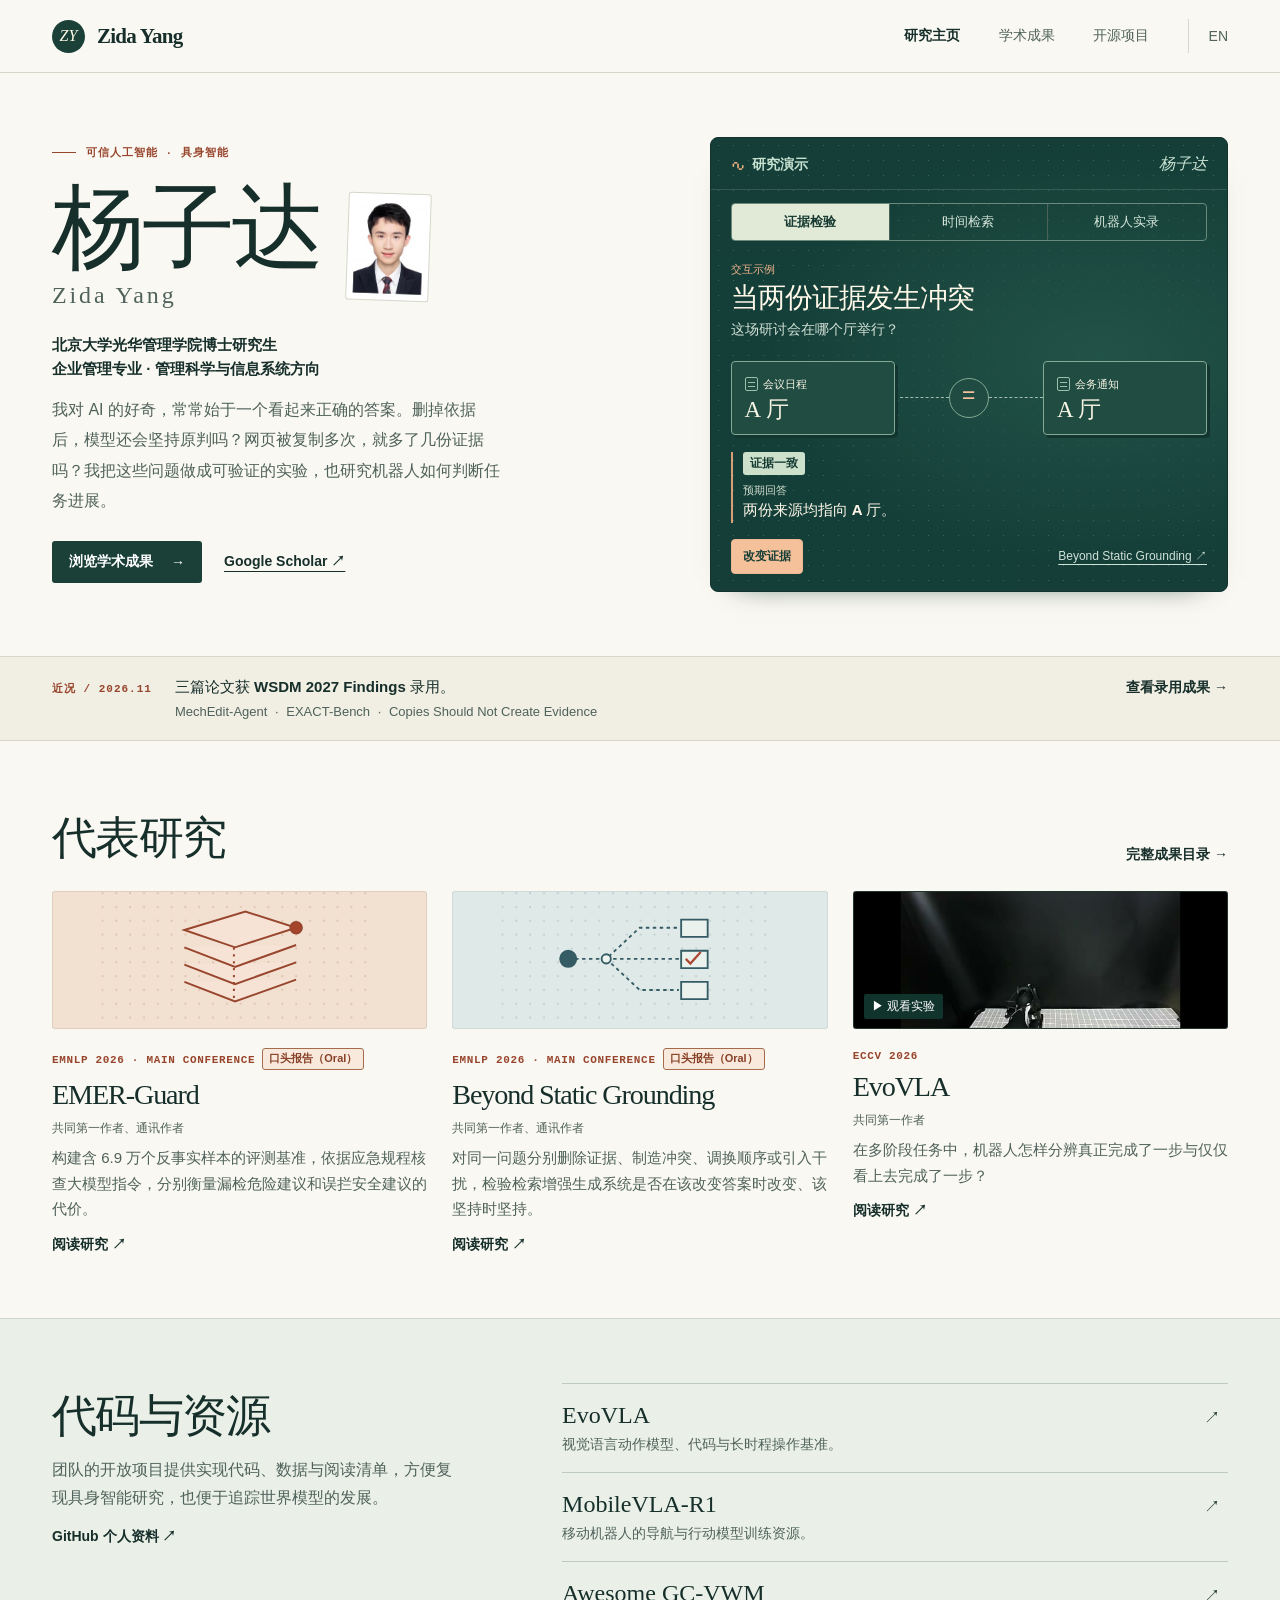
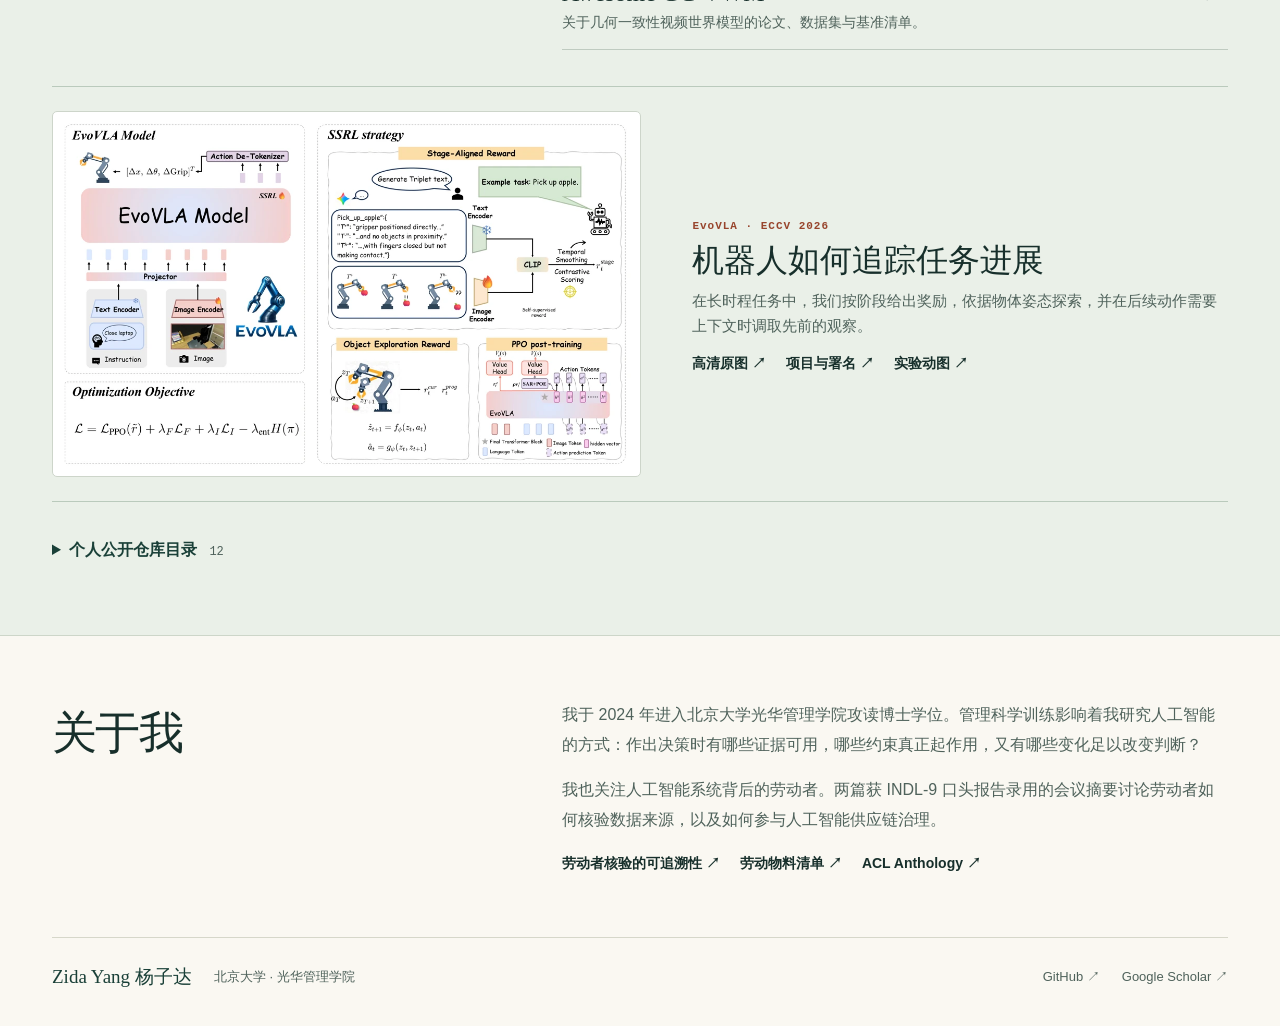
==== commit 000634c7: "Fix cached research interactions and label oral presentations" ====
--- a/zh/index.html
+++ b/zh/index.html
@@ -1,22 +1,24 @@
-<!doctype html><html lang="zh-CN"><head><meta charset="utf-8"><meta name="viewport" content="width=device-width,initial-scale=1"><meta name="theme-color" content="#183e38"><title>杨子达 · Zida Yang | 北京大学 · 学术主页</title><meta name="description" content="北京大学光华管理学院杨子达的学术主页，收录可信人工智能、信息检索与具身智能研究、开放资源及论文记录。"><meta property="og:title" content="杨子达 · Zida Yang | 北京大学 · 学术主页"><meta property="og:description" content="北京大学光华管理学院杨子达的学术主页，收录可信人工智能、信息检索与具身智能研究、开放资源及论文记录。"><meta property="og:type" content="website"><meta property="og:url" content="https://yzd2002.github.io/zh/"><link rel="canonical" href="https://yzd2002.github.io/zh/"><link rel="alternate" hreflang="en" href="https://yzd2002.github.io/"><link rel="alternate" hreflang="zh-CN" href="https://yzd2002.github.io/zh/"><link rel="icon" type="image/svg+xml" href="../assets/mark.svg"><link rel="stylesheet" href="../assets/site.css"><link rel="stylesheet" href="../assets/lab.css"><script src="../assets/site.js" defer></script></head><body><a href="#main" class="skip">跳至正文</a><header class="top"><div class="wrap nav"><a href="/zh/" class="brand"><span class="stamp" aria-hidden="true">ZY</span><b>Zida Yang</b></a><nav aria-label="主导航"><a href="/zh/" class="active">研究主页</a><a href="/zh/publications.html" class="">学术成果</a><a href="/zh/#projects" class="">开源项目</a><a class="lang" href="/" lang="en">EN</a></nav></div></header><main id="main"><section class="hero wrap"><div class="intro"><p class="eyebrow"><i></i>可信人工智能 · 具身智能</p><div class="identity"><div><h1>杨子达</h1><p class="altname">Zida Yang</p></div><img class="portrait" src="../assets/zida-yang.jpg" width="192" height="256" alt="杨子达肖像"></div><p class="position">北京大学光华管理学院博士研究生<br>企业管理专业 · 管理科学与信息系统方向</p><p class="lead">我对 AI 的好奇，常常始于一个看起来正确的答案。删掉依据后，模型还会坚持原判吗？网页被复制多次，就多了几份证据吗？我把这些问题做成可验证的实验，也研究机器人如何判断任务进展。</p><div class="actions"><a href="/zh/publications.html" class="btn">浏览学术成果 <span>→</span></a> <a href="https://scholar.google.com/citations?user=0XE_GW4AAAAJ" class="quietlink">Google Scholar ↗</a></div></div><div class="atlas lab" id="robot-demo"><div class="lab-head"><span class="lab-symbol" aria-hidden="true">∿</span><b>研究演示</b><span>杨子达</span></div>
+<!doctype html><html lang="zh-CN"><head><meta charset="utf-8"><meta name="viewport" content="width=device-width,initial-scale=1"><meta name="theme-color" content="#183e38"><title>杨子达 · Zida Yang | 北京大学 · 学术主页</title><meta name="description" content="北京大学光华管理学院杨子达的学术主页，收录可信人工智能、信息检索与具身智能研究、开放资源及论文记录。"><meta property="og:title" content="杨子达 · Zida Yang | 北京大学 · 学术主页"><meta property="og:description" content="北京大学光华管理学院杨子达的学术主页，收录可信人工智能、信息检索与具身智能研究、开放资源及论文记录。"><meta property="og:type" content="website"><meta property="og:url" content="https://yzd2002.github.io/zh/"><link rel="canonical" href="https://yzd2002.github.io/zh/"><link rel="alternate" hreflang="en" href="https://yzd2002.github.io/"><link rel="alternate" hreflang="zh-CN" href="https://yzd2002.github.io/zh/"><link rel="icon" type="image/svg+xml" href="../assets/mark.svg"><link rel="stylesheet" href="../assets/site.css?v=ddbf95ce8f54"><link rel="stylesheet" href="../assets/lab.css?v=755e2580439b"><script src="../assets/site.js?v=4dd87f4df5d5" defer></script></head><body><a href="#main" class="skip">跳至正文</a><header class="top"><div class="wrap nav"><a href="/zh/" class="brand"><span class="stamp" aria-hidden="true">ZY</span><b>Zida Yang</b></a><nav aria-label="主导航"><a href="/zh/" class="active">研究主页</a><a href="/zh/publications.html" class="">学术成果</a><a href="/zh/#projects" class="">开源项目</a><a class="lang" href="/" lang="en">EN</a></nav></div></header><main id="main"><section class="hero wrap"><div class="intro"><p class="eyebrow"><i></i>可信人工智能 · 具身智能</p><div class="identity"><div><h1>杨子达</h1><p class="altname">Zida Yang</p></div><img class="portrait" src="../assets/zida-yang.jpg" width="192" height="256" alt="杨子达肖像"></div><p class="position">北京大学光华管理学院博士研究生<br>企业管理专业 · 管理科学与信息系统方向</p><p class="lead">我对 AI 的好奇，常常始于一个看起来正确的答案。删掉依据后，模型还会坚持原判吗？网页被复制多次，就多了几份证据吗？我把这些问题做成可验证的实验，也研究机器人如何判断任务进展。</p><div class="actions"><a href="/zh/publications.html" class="btn">浏览学术成果 <span>→</span></a> <a href="https://scholar.google.com/citations?user=0XE_GW4AAAAJ" class="quietlink">Google Scholar ↗</a></div></div><div class="atlas lab" id="robot-demo"><div class="lab-head"><span class="lab-symbol" aria-hidden="true">∿</span><b>研究演示</b><span>杨子达</span></div>
         <div class="switches" aria-label="选择研究演示"><button type="button" data-plate="0" aria-controls="experiment-0" aria-pressed="true">证据检验</button><button type="button" data-plate="1" aria-controls="experiment-1" aria-pressed="false">时间检索</button><button type="button" data-plate="2" aria-controls="experiment-2" aria-pressed="false">机器人实录</button></div>
         <section class="study" id="experiment-0" data-slide="0" data-state="initial"
             data-initial="A 厅" data-alternate="B 厅"
-            data-claim-a="两份来源均指向 A 厅。" data-claim-b="两份来源给出的地点不同，需要核实。" data-toggle="改变证据" data-restore="还原来源">
+            data-claim-a="两份来源均指向 A 厅。" data-claim-b="两份来源给出的地点不同，需要核实。" data-toggle="改变证据" data-restore="还原来源"
+            data-status-a="证据一致" data-status-b="发现证据冲突" data-symbol-a="=" data-symbol-b="≠">
             <div class="study-title"><span>交互示例</span><h2>当两份证据发生冲突</h2><p>这场研讨会在哪个厅举行？</p></div>
-            <div class="evidence-flow" aria-hidden="true"><div class="input-doc"><i aria-hidden="true"></i><small>会议日程</small><strong>A 厅</strong></div><span class="wire"></span><span class="node"><i></i></span><span class="wire right"></span><div class="input-doc" data-changing><i aria-hidden="true"></i><small>会务通知</small><strong>A 厅</strong></div></div><div class="readout" aria-live="polite"><span>预期回答</span><b>两份来源均指向 A 厅。</b></div>
-            <div class="study-actions"><button type="button" data-change>改变证据</button><a href="https://aclanthology.org/2026.emnlp-main.1494/">Beyond Static Grounding ↗</a></div>
+            <div class="evidence-flow"><div class="input-doc"><i aria-hidden="true"></i><small>会议日程</small><strong>A 厅</strong></div><span class="wire" aria-hidden="true"></span><span class="node" aria-hidden="true">=</span><span class="wire right" aria-hidden="true"></span><div class="input-doc" data-changing><i aria-hidden="true"></i><small>会务通知</small><strong>A 厅</strong></div></div><div class="readout" id="result-0" role="status" aria-atomic="true"><strong class="state-label">证据一致</strong><span>预期回答</span><b>两份来源均指向 A 厅。</b></div>
+            <div class="study-actions"><button type="button" data-change aria-controls="result-0">改变证据</button><a href="https://aclanthology.org/2026.emnlp-main.1494/">Beyond Static Grounding ↗</a></div>
             </section><section class="study" id="experiment-1" data-slide="1" data-state="initial" hidden
             data-initial="周一" data-alternate="周二"
-            data-claim-a="仅能查阅原始日程。" data-claim-b="此时已可查阅修订版。" data-toggle="将决策移至周二" data-restore="将决策移回周一">
+            data-claim-a="仅能查阅原始日程。" data-claim-b="此时已可查阅修订版。" data-toggle="将决策移至周二" data-restore="将决策移回周一"
+            data-status-a="修订版尚不可用" data-status-b="修订版已可用" data-symbol-a="–" data-symbol-b="✓">
             <div class="study-title"><span>交互示例</span><h2>当时能知道什么？</h2><p>周一发布的日程在周二修订。改变决策日期，观察当时能使用哪一版。</p></div>
-            <div class="evidence-flow" aria-hidden="true"><div class="input-doc"><i aria-hidden="true"></i><small>修订发布于</small><strong>周二</strong></div><span class="wire"></span><span class="node"><i></i></span><span class="wire right"></span><div class="input-doc" data-changing><i aria-hidden="true"></i><small>作出决策于</small><strong>周一</strong></div></div><div class="readout" aria-live="polite"><span>当时可用的证据</span><b>仅能查阅原始日程。</b></div>
-            <div class="study-actions"><button type="button" data-change>将决策移至周二</button><a href="/zh/publications.html#exact">EXACT-Bench ↗</a></div>
+            <div class="evidence-flow"><div class="input-doc"><i aria-hidden="true"></i><small>修订发布于</small><strong>周二</strong></div><span class="wire" aria-hidden="true"></span><span class="node" aria-hidden="true">–</span><span class="wire right" aria-hidden="true"></span><div class="input-doc" data-changing><i aria-hidden="true"></i><small>作出决策于</small><strong>周一</strong></div></div><div class="readout" id="result-1" role="status" aria-atomic="true"><strong class="state-label">修订版尚不可用</strong><span>当时可用的证据</span><b>仅能查阅原始日程。</b></div>
+            <div class="study-actions"><button type="button" data-change aria-controls="result-1">将决策移至周二</button><a href="/zh/publications.html#exact">EXACT-Bench ↗</a></div>
             </section><section class="study film" id="experiment-2" data-slide="2" hidden>
         <div class="study-title"><span>ECCV 2026 · EvoVLA</span><h2>真实环境中的积木堆叠</h2></div>
         <video controls playsinline muted preload="none" poster="../assets/evovla-stacking.jpg" aria-label="真实机械臂堆叠积木">
         <source src="../assets/evovla-stacking.mp4" type="video/mp4"></video>
-        <div class="film-caption"><span>EvoVLA 团队实录 · 3 倍速</span><a href="https://aigeeksgroup.github.io/EvoVLA/">完整实验 ↗</a></div></section><noscript><a class="fallback-film" href="https://aigeeksgroup.github.io/EvoVLA/">观看 EvoVLA 实验视频 ↗</a></noscript></div></section><aside class="latest"><div class="wrap"><span class="eyebrow">近况 / 2026.11</span><p>三篇论文获 <strong>WSDM 2027 Findings</strong> 录用。<span class="accepted-papers"><a href="/zh/publications.html#mechedit" class="">MechEdit-Agent</a> <span aria-hidden="true">·</span> <a href="/zh/publications.html#exact" class="">EXACT-Bench</a> <span aria-hidden="true">·</span> <a href="/zh/publications.html#copies" class="">Copies Should Not Create Evidence</a></span></p><a href="/zh/publications.html?type=accepted" class="textlink">查看录用成果 →</a></div></aside><section class="wrap section" id="research"><div class="section-head"><div><h2>代表研究</h2></div><a href="/zh/publications.html" class="textlink">完整成果目录 →</a></div><div class="cards"><article class="feature"><a class="cover c0" href="https://aclanthology.org/2026.emnlp-main.1205/" aria-label="EMER-Guard"><svg viewBox="0 0 240 118" aria-hidden="true"><defs><pattern id="dots0" width="12" height="12" patternUnits="userSpaceOnUse"><circle cx="1" cy="1" r="0.9" fill="currentColor" opacity=".20"/></pattern></defs><rect width="240" height="118" fill="url(#dots0)"/><g transform="translate(72 12)" fill="#f7e3d5" stroke="#99462f" stroke-width="1.7"><path d="M0 21L53 5l44 14-53 17zM0 36l44 17 53-19M0 51l44 17 53-19M0 66l44 17 53-19"/><path d="M43 36v48" stroke-dasharray="2 4"/><circle cx="97" cy="19" r="5" fill="#a6452c"/></g></svg></a><div class="ftext"><span class="micro">EMNLP 2026 · Main Conference</span><h3><a href="https://aclanthology.org/2026.emnlp-main.1205/" class="">EMER-Guard</a></h3><small class="roleline">共同第一作者、通讯作者</small><p>构建含 6.9 万个反事实样本的评测基准，依据应急规程核查大模型指令，分别衡量漏检危险建议和误拦安全建议的代价。</p><a href="https://aclanthology.org/2026.emnlp-main.1205/" class="textlink">阅读研究 ↗</a></div></article><article class="feature"><a class="cover c1" href="https://aclanthology.org/2026.emnlp-main.1494/" aria-label="Beyond Static Grounding"><svg viewBox="0 0 240 118" aria-hidden="true"><defs><pattern id="dots1" width="12" height="12" patternUnits="userSpaceOnUse"><circle cx="1" cy="1" r="0.9" fill="currentColor" opacity=".20"/></pattern></defs><rect width="240" height="118" fill="url(#dots1)"/><g transform="translate(58 24)" stroke="#355b65" stroke-width="1.6" fill="none"><path d="M0 34h33l29-27h34M33 34h65M33 34l29 27h34" stroke-dasharray="3 3"/><circle cx="0" cy="34" r="7" fill="#355b65"/><circle cx="33" cy="34" r="4" fill="#edf3ee"/><path d="M98 0h23v15H98zM98 27h23v15H98zM98 54h23v15H98z" fill="#ebf2ee"/><path d="m102 34 4 4 9-10" stroke="#ab4934" stroke-width="2"/></g></svg></a><div class="ftext"><span class="micro">EMNLP 2026 · Main Conference</span><h3><a href="https://aclanthology.org/2026.emnlp-main.1494/" class="">Beyond Static Grounding</a></h3><small class="roleline">共同第一作者、通讯作者</small><p>对同一问题分别删除证据、制造冲突、调换顺序或引入干扰，检验检索增强生成系统是否在该改变答案时改变、该坚持时坚持。</p><a href="https://aclanthology.org/2026.emnlp-main.1494/" class="textlink">阅读研究 ↗</a></div></article><article class="feature"><a class="cover footage" href="#robot-demo" aria-label="EvoVLA"><img src="../assets/evovla-stacking.jpg" width="640" height="360" alt=""><span>▶ 观看实验</span></a><div class="ftext"><span class="micro">ECCV 2026</span><h3><a href="https://aigeeksgroup.github.io/EvoVLA/" class="">EvoVLA</a></h3><small class="roleline">共同第一作者</small><p>在多阶段任务中，机器人怎样分辨真正完成了一步与仅仅看上去完成了一步？</p><a href="https://aigeeksgroup.github.io/EvoVLA/" class="textlink">阅读研究 ↗</a></div></article></div></section><section class="resource" id="projects"><div class="wrap projectgrid"><div><h2>代码与资源</h2><p>团队的开放项目提供实现代码、数据与阅读清单，方便复现具身智能研究，也便于追踪世界模型的发展。</p><a href="https://github.com/yzd2002" class="textlink">GitHub 个人资料 ↗</a></div><div><a class="project-row" href="https://github.com/AIGeeksGroup/EvoVLA"><span><b>EvoVLA</b><small>视觉语言动作模型、代码与长时程操作基准。</small></span><em>↗</em></a><a class="project-row" href="https://github.com/AIGeeksGroup/MobileVLA-R1"><span><b>MobileVLA-R1</b><small>移动机器人的导航与行动模型训练资源。</small></span><em>↗</em></a><a class="project-row" href="https://github.com/AIGeeksGroup/Awesome-GC-VWM"><span><b>Awesome GC-VWM</b><small>关于几何一致性视频世界模型的论文、数据集与基准清单。</small></span><em>↗</em></a></div></div><div class="wrap"><figure class="model-figure"><a href="https://aigeeksgroup.github.io/EvoVLA/img/overview_page-0001.jpg" aria-label="查看 EvoVLA 高清架构原图"><img loading="lazy" src="../assets/evovla-method.webp" width="1100" height="671" alt="EvoVLA 架构图，展示奖励建模、基于物体姿态的探索与记忆模块"></a>
+        <div class="film-caption"><span>EvoVLA 团队实录 · 3 倍速</span><a href="https://aigeeksgroup.github.io/EvoVLA/">完整实验 ↗</a></div></section><noscript><a class="fallback-film" href="https://aigeeksgroup.github.io/EvoVLA/">观看 EvoVLA 实验视频 ↗</a></noscript></div></section><aside class="latest"><div class="wrap"><span class="eyebrow">近况 / 2026.11</span><p>三篇论文获 <strong>WSDM 2027 Findings</strong> 录用。<span class="accepted-papers"><a href="/zh/publications.html#mechedit" class="">MechEdit-Agent</a> <span aria-hidden="true">·</span> <a href="/zh/publications.html#exact" class="">EXACT-Bench</a> <span aria-hidden="true">·</span> <a href="/zh/publications.html#copies" class="">Copies Should Not Create Evidence</a></span></p><a href="/zh/publications.html?type=accepted" class="textlink">查看录用成果 →</a></div></aside><section class="wrap section" id="research"><div class="section-head"><div><h2>代表研究</h2></div><a href="/zh/publications.html" class="textlink">完整成果目录 →</a></div><div class="cards"><article class="feature"><a class="cover c0" href="https://aclanthology.org/2026.emnlp-main.1205/" aria-label="EMER-Guard"><svg viewBox="0 0 240 118" aria-hidden="true"><defs><pattern id="dots0" width="12" height="12" patternUnits="userSpaceOnUse"><circle cx="1" cy="1" r="0.9" fill="currentColor" opacity=".20"/></pattern></defs><rect width="240" height="118" fill="url(#dots0)"/><g transform="translate(72 12)" fill="#f7e3d5" stroke="#99462f" stroke-width="1.7"><path d="M0 21L53 5l44 14-53 17zM0 36l44 17 53-19M0 51l44 17 53-19M0 66l44 17 53-19"/><path d="M43 36v48" stroke-dasharray="2 4"/><circle cx="97" cy="19" r="5" fill="#a6452c"/></g></svg></a><div class="ftext"><span class="micro">EMNLP 2026 · Main Conference</span><span class="presentation">口头报告（Oral）</span><h3><a href="https://aclanthology.org/2026.emnlp-main.1205/" class="">EMER-Guard</a></h3><small class="roleline">共同第一作者、通讯作者</small><p>构建含 6.9 万个反事实样本的评测基准，依据应急规程核查大模型指令，分别衡量漏检危险建议和误拦安全建议的代价。</p><a href="https://aclanthology.org/2026.emnlp-main.1205/" class="textlink">阅读研究 ↗</a></div></article><article class="feature"><a class="cover c1" href="https://aclanthology.org/2026.emnlp-main.1494/" aria-label="Beyond Static Grounding"><svg viewBox="0 0 240 118" aria-hidden="true"><defs><pattern id="dots1" width="12" height="12" patternUnits="userSpaceOnUse"><circle cx="1" cy="1" r="0.9" fill="currentColor" opacity=".20"/></pattern></defs><rect width="240" height="118" fill="url(#dots1)"/><g transform="translate(58 24)" stroke="#355b65" stroke-width="1.6" fill="none"><path d="M0 34h33l29-27h34M33 34h65M33 34l29 27h34" stroke-dasharray="3 3"/><circle cx="0" cy="34" r="7" fill="#355b65"/><circle cx="33" cy="34" r="4" fill="#edf3ee"/><path d="M98 0h23v15H98zM98 27h23v15H98zM98 54h23v15H98z" fill="#ebf2ee"/><path d="m102 34 4 4 9-10" stroke="#ab4934" stroke-width="2"/></g></svg></a><div class="ftext"><span class="micro">EMNLP 2026 · Main Conference</span><span class="presentation">口头报告（Oral）</span><h3><a href="https://aclanthology.org/2026.emnlp-main.1494/" class="">Beyond Static Grounding</a></h3><small class="roleline">共同第一作者、通讯作者</small><p>对同一问题分别删除证据、制造冲突、调换顺序或引入干扰，检验检索增强生成系统是否在该改变答案时改变、该坚持时坚持。</p><a href="https://aclanthology.org/2026.emnlp-main.1494/" class="textlink">阅读研究 ↗</a></div></article><article class="feature"><a class="cover footage" href="#robot-demo" aria-label="EvoVLA"><img src="../assets/evovla-stacking.jpg" width="640" height="360" alt=""><span>▶ 观看实验</span></a><div class="ftext"><span class="micro">ECCV 2026</span><h3><a href="https://aigeeksgroup.github.io/EvoVLA/" class="">EvoVLA</a></h3><small class="roleline">共同第一作者</small><p>在多阶段任务中，机器人怎样分辨真正完成了一步与仅仅看上去完成了一步？</p><a href="https://aigeeksgroup.github.io/EvoVLA/" class="textlink">阅读研究 ↗</a></div></article></div></section><section class="resource" id="projects"><div class="wrap projectgrid"><div><h2>代码与资源</h2><p>团队的开放项目提供实现代码、数据与阅读清单，方便复现具身智能研究，也便于追踪世界模型的发展。</p><a href="https://github.com/yzd2002" class="textlink">GitHub 个人资料 ↗</a></div><div><a class="project-row" href="https://github.com/AIGeeksGroup/EvoVLA"><span><b>EvoVLA</b><small>视觉语言动作模型、代码与长时程操作基准。</small></span><em>↗</em></a><a class="project-row" href="https://github.com/AIGeeksGroup/MobileVLA-R1"><span><b>MobileVLA-R1</b><small>移动机器人的导航与行动模型训练资源。</small></span><em>↗</em></a><a class="project-row" href="https://github.com/AIGeeksGroup/Awesome-GC-VWM"><span><b>Awesome GC-VWM</b><small>关于几何一致性视频世界模型的论文、数据集与基准清单。</small></span><em>↗</em></a></div></div><div class="wrap"><figure class="model-figure"><a href="https://aigeeksgroup.github.io/EvoVLA/img/overview_page-0001.jpg" aria-label="查看 EvoVLA 高清架构原图"><img loading="lazy" src="../assets/evovla-method.webp" width="1100" height="671" alt="EvoVLA 架构图，展示奖励建模、基于物体姿态的探索与记忆模块"></a>
     <figcaption><span class="micro">EvoVLA · ECCV 2026</span><h3>机器人如何追踪任务进展</h3>
     <p>在长时程任务中，我们按阶段给出奖励，依据物体姿态探索，并在后续动作需要上下文时调取先前的观察。</p>
-    <div class="inline"><a class="textlink" href="https://aigeeksgroup.github.io/EvoVLA/img/overview_page-0001.jpg">高清原图 ↗</a><a class="textlink" href="https://aigeeksgroup.github.io/EvoVLA/">项目与署名 ↗</a><a class="textlink" href="../assets/evovla-stacking.gif">实验动图 ↗</a></div></figcaption></figure><details class="repos"><summary>个人公开仓库目录 <span>12</span></summary><ul><li><a href="https://github.com/yzd2002/EvoVLA"><b>EvoVLA ↗</b></a><span>合作研究 · 复刻</span><small>视觉语言动作模型合作研究。</small></li><li><a href="https://github.com/yzd2002/MobileVLA-R1"><b>MobileVLA-R1 ↗</b></a><span>合作研究 · 复刻</span><small>面向移动机器人的视觉语言动作模型。</small></li><li><a href="https://github.com/yzd2002/CohortCert"><b>CohortCert ↗</b></a><span>项目仓库</span><small>面向群体决策的共享证据与证明成本研究仓库。</small></li><li><a href="https://github.com/yzd2002/Q-BRIDGE-ICDE2027"><b>Q-BRIDGE-ICDE2027 ↗</b></a><span>项目仓库</span><small>面向观察与随机试验日志的可复用策略证书研究仓库。</small></li><li><a href="https://github.com/yzd2002/ShoppingBench"><b>ShoppingBench ↗</b></a><span>复刻</span><small>ShoppingBench 基准的复刻仓库。</small></li><li><a href="https://github.com/yzd2002/mingxin-brochure-2026"><b>mingxin-brochure-2026 ↗</b></a><span>项目</span><small>使用 TypeScript 实现的招聘宣传手册。</small></li><li><a href="https://github.com/yzd2002/my-novel"><b>my-novel ↗</b></a><span>项目</span><small>创意写作项目。</small></li><li><a href="https://github.com/yzd2002/claw-code"><b>claw-code ↗</b></a><span>复刻</span><small>上游编程智能体项目的复刻仓库。</small></li><li><a href="https://github.com/yzd2002/ceshi"><b>ceshi ↗</b></a><span>项目</span><small>Python 测试仓库。</small></li><li><a href="https://github.com/yzd2002/test-repo"><b>test-repo ↗</b></a><span>项目</span><small>测试仓库。</small></li><li><a href="https://github.com/yzd2002/yzd2002"><b>yzd2002 ↗</b></a><span>个人资料</span><small>GitHub 个人资料与学术主页入口。</small></li><li><a href="https://github.com/yzd2002/yzd2002.github.io"><b>yzd2002.github.io ↗</b></a><span>网站</span><small>本学术主页的源代码。</small></li></ul></details></div></section><section class="wrap section about"><div><h2>关于我</h2></div><div><p>我于 2024 年进入北京大学光华管理学院攻读博士学位。管理科学训练影响着我研究人工智能的方式：作出决策时有哪些证据可用，哪些约束真正起作用，又有哪些变化足以改变判断？</p><p>我也关注人工智能系统背后的劳动者。两篇 INDL-9 会议摘要讨论劳动者如何核验数据来源，以及如何参与人工智能供应链治理。</p><div class="inline"><a href="https://indl-9.sciencesconf.org/736729" class="textlink">劳动者核验的可追溯性 ↗</a><a href="https://indl-9.sciencesconf.org/736739" class="textlink">劳动物料清单 ↗</a><a href="https://aclanthology.org/people/zida-yang/" class="textlink">ACL Anthology ↗</a></div></div></section></main><footer class="wrap"><span>Zida Yang <span lang="zh">杨子达</span></span><span>北京大学 · 光华管理学院</span><a href="https://github.com/yzd2002" class="">GitHub ↗</a> <a href="https://scholar.google.com/citations?user=0XE_GW4AAAAJ" class="">Google Scholar ↗</a></footer></body></html>+    <div class="inline"><a class="textlink" href="https://aigeeksgroup.github.io/EvoVLA/img/overview_page-0001.jpg">高清原图 ↗</a><a class="textlink" href="https://aigeeksgroup.github.io/EvoVLA/">项目与署名 ↗</a><a class="textlink" href="../assets/evovla-stacking.gif">实验动图 ↗</a></div></figcaption></figure><details class="repos"><summary>个人公开仓库目录 <span>12</span></summary><ul><li><a href="https://github.com/yzd2002/EvoVLA"><b>EvoVLA ↗</b></a><span>合作研究 · 复刻</span><small>视觉语言动作模型合作研究。</small></li><li><a href="https://github.com/yzd2002/MobileVLA-R1"><b>MobileVLA-R1 ↗</b></a><span>合作研究 · 复刻</span><small>面向移动机器人的视觉语言动作模型。</small></li><li><a href="https://github.com/yzd2002/CohortCert"><b>CohortCert ↗</b></a><span>项目仓库</span><small>面向群体决策的共享证据与证明成本研究仓库。</small></li><li><a href="https://github.com/yzd2002/Q-BRIDGE-ICDE2027"><b>Q-BRIDGE-ICDE2027 ↗</b></a><span>项目仓库</span><small>面向观察与随机试验日志的可复用策略证书研究仓库。</small></li><li><a href="https://github.com/yzd2002/ShoppingBench"><b>ShoppingBench ↗</b></a><span>复刻</span><small>ShoppingBench 基准的复刻仓库。</small></li><li><a href="https://github.com/yzd2002/mingxin-brochure-2026"><b>mingxin-brochure-2026 ↗</b></a><span>项目</span><small>使用 TypeScript 实现的招聘宣传手册。</small></li><li><a href="https://github.com/yzd2002/my-novel"><b>my-novel ↗</b></a><span>项目</span><small>创意写作项目。</small></li><li><a href="https://github.com/yzd2002/claw-code"><b>claw-code ↗</b></a><span>复刻</span><small>上游编程智能体项目的复刻仓库。</small></li><li><a href="https://github.com/yzd2002/ceshi"><b>ceshi ↗</b></a><span>项目</span><small>Python 测试仓库。</small></li><li><a href="https://github.com/yzd2002/test-repo"><b>test-repo ↗</b></a><span>项目</span><small>测试仓库。</small></li><li><a href="https://github.com/yzd2002/yzd2002"><b>yzd2002 ↗</b></a><span>个人资料</span><small>GitHub 个人资料与学术主页入口。</small></li><li><a href="https://github.com/yzd2002/yzd2002.github.io"><b>yzd2002.github.io ↗</b></a><span>网站</span><small>本学术主页的源代码。</small></li></ul></details></div></section><section class="wrap section about"><div><h2>关于我</h2></div><div><p>我于 2024 年进入北京大学光华管理学院攻读博士学位。管理科学训练影响着我研究人工智能的方式：作出决策时有哪些证据可用，哪些约束真正起作用，又有哪些变化足以改变判断？</p><p>我也关注人工智能系统背后的劳动者。两篇获 INDL-9 口头报告录用的会议摘要讨论劳动者如何核验数据来源，以及如何参与人工智能供应链治理。</p><div class="inline"><a href="https://indl-9.sciencesconf.org/736729" class="textlink">劳动者核验的可追溯性 ↗</a><a href="https://indl-9.sciencesconf.org/736739" class="textlink">劳动物料清单 ↗</a><a href="https://aclanthology.org/people/zida-yang/" class="textlink">ACL Anthology ↗</a></div></div></section></main><footer class="wrap"><span>Zida Yang <span lang="zh">杨子达</span></span><span>北京大学 · 光华管理学院</span><a href="https://github.com/yzd2002" class="">GitHub ↗</a> <a href="https://scholar.google.com/citations?user=0XE_GW4AAAAJ" class="">Google Scholar ↗</a></footer></body></html>
--- a/assets/lab.css
+++ b/assets/lab.css
@@ -19,18 +19,24 @@
 .input-doc strong { display: block; font: 400 clamp(22px,1.8vw,29px)/1.2 var(--serif); margin-top: 4px; }
 .wire { border-top: 1px dashed #a5bdad; }
 .node { border: 1px solid #83aa94; height: 40px; display: grid; place-items: center; border-radius: 50%; background: #204b42; }
-.node i { height: 12px; width: 12px; transform: rotate(45deg); border: 1px solid #f2b282; box-shadow: 0 0 0 4px #dd9e6f1c; }
+.node { font: 23px/1 var(--mono); color: #f5c19b; }
+.study[data-state="alternate"] .node { background: #e8ae83; border-color: #e8ae83; color: #173c34; }
 .study[data-state="alternate"] [data-changing] { border-color: #f6b78b; background:#4c4737; }
 .study[data-state="alternate"] .right { border-color: #f6b78b; }
 .readout { display: grid; gap: 3px; border-left: 2px solid #d99d78; padding-left: 10px; }
 .readout span { font: 11px var(--mono); color: #d2dfcf; }
 .readout b { min-height: 22px; font-size: 15px; font-weight: 550; color: #fff8e9; }
+.readout .state-label { justify-self: start; padding: 3px 7px; margin-bottom: 5px; border-radius: 3px; background: #cce0cb; color: #173c34; font-size: 12px; font-weight: 650; }
+.study[data-state="alternate"] .readout { border-color: #f5c19b; }
+.study[data-state="alternate"] .state-label { background: #f5c19b; }
 .study-actions, .film-caption { display: flex; align-items: center; justify-content: space-between; flex-wrap: wrap; gap: 8px 15px; margin-top: 16px; }
 .study-actions a,.film-caption a { font-size: 12px; color: #cfe1d7; text-underline-offset: 4px; text-decoration: underline; }
 .study-actions a:hover,.film-caption a:hover { color: #fff2d9; }
-.study-actions button { display: none; border: 1px solid #edb792; border-radius: 4px; padding: 8px 11px; color: #ffdfc5; background: #183f38; font-size: 12px; }
+.study-actions button { display: none; border: 1px solid #edb792; border-radius: 4px; padding: 8px 11px; color: #183f38; background: #f5c19b; font-size: 12px; font-weight: 650; }
 .interactive .study-actions button { display: inline-flex; }
-.study-actions button:hover { background: #385648; }
+.study-actions button:hover { background: #ffdbc0; }
+.study-actions button:active { transform: translateY(1px); }
+.presentation { display: inline-block; vertical-align: middle; margin: 3px 0 3px 7px; border: 1px solid #a56c4b; border-radius: 3px; padding: 2px 6px; color: #874026; background: #f9e9dd; font: 600 11px/1.4 var(--sans); letter-spacing: 0; text-transform: none; }
 .film video { width: 100%; max-height: 245px; display: block; border-radius: 4px; background: #0f211d; margin-top: 13px; }
 .film-caption { margin-top: 9px; }
 .feature .roleline { display: block; color: var(--muted); font-size: 12px; margin: 8px 0; }
